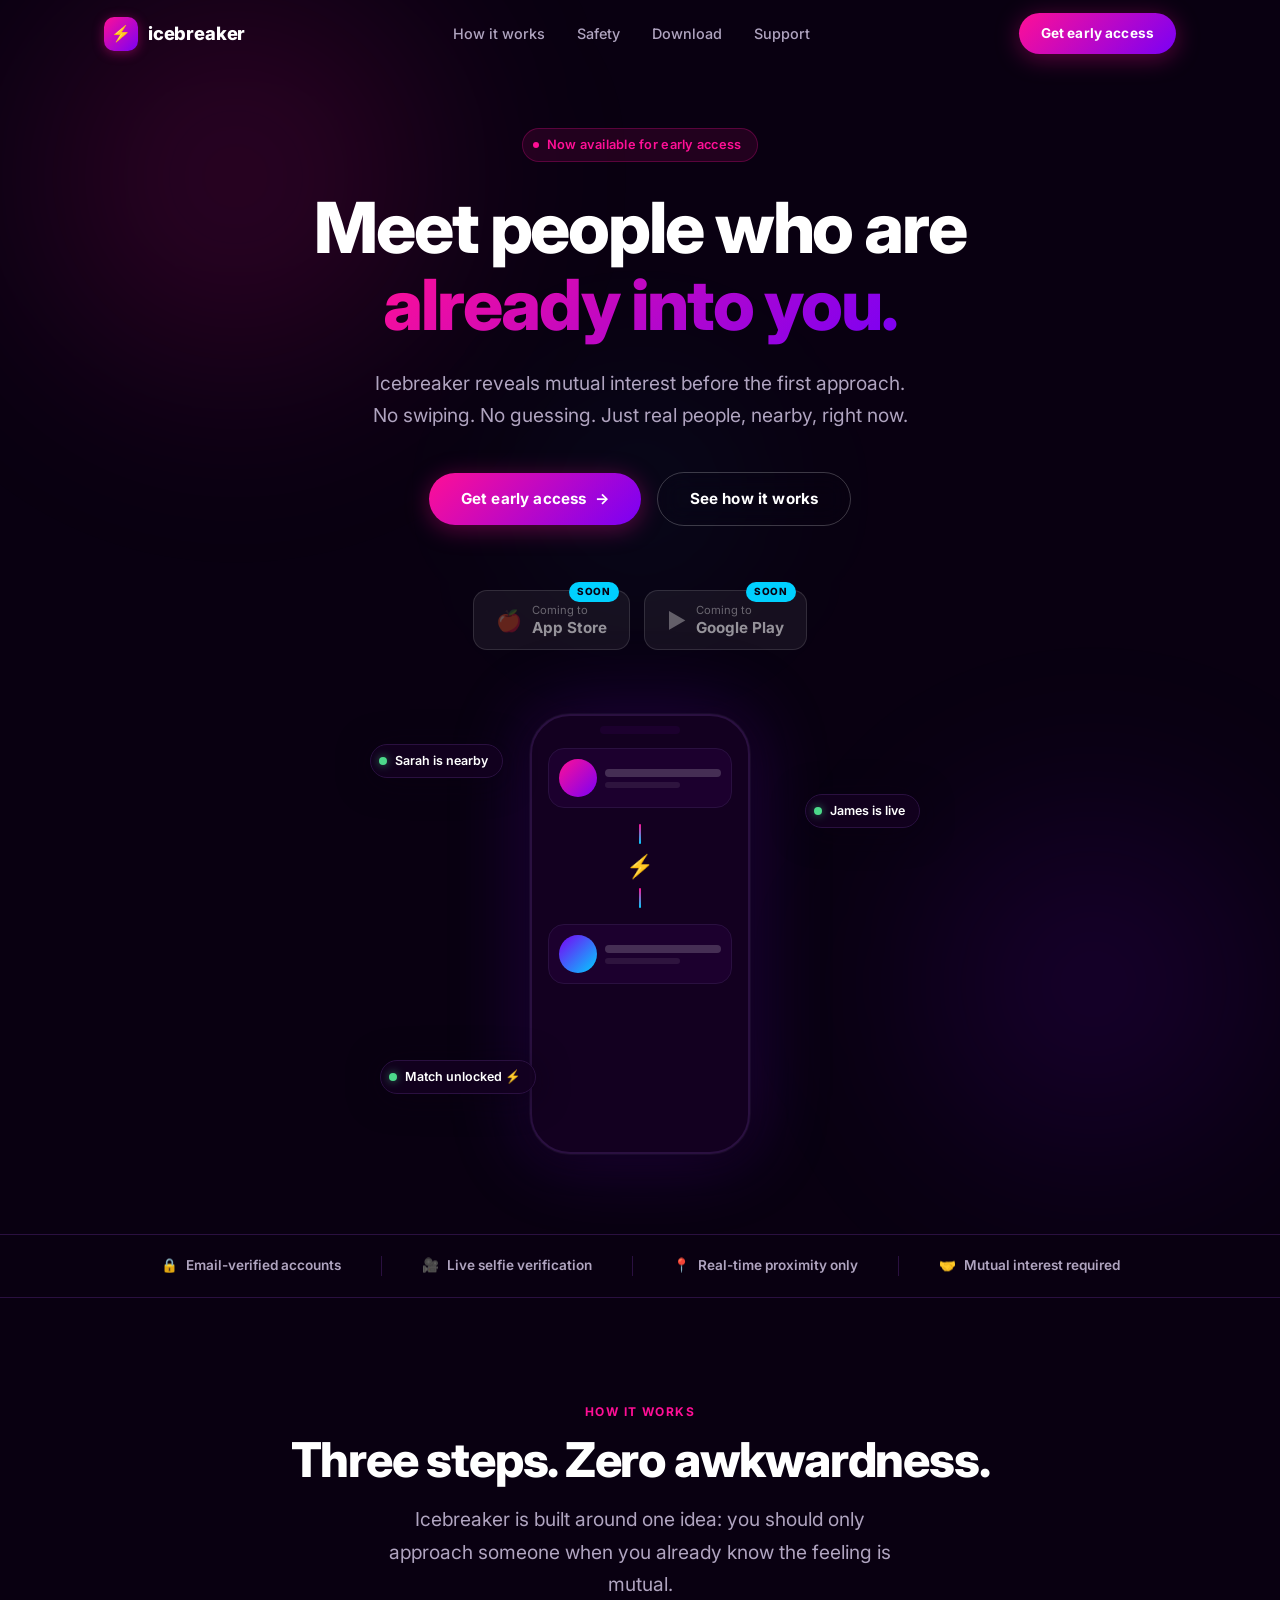
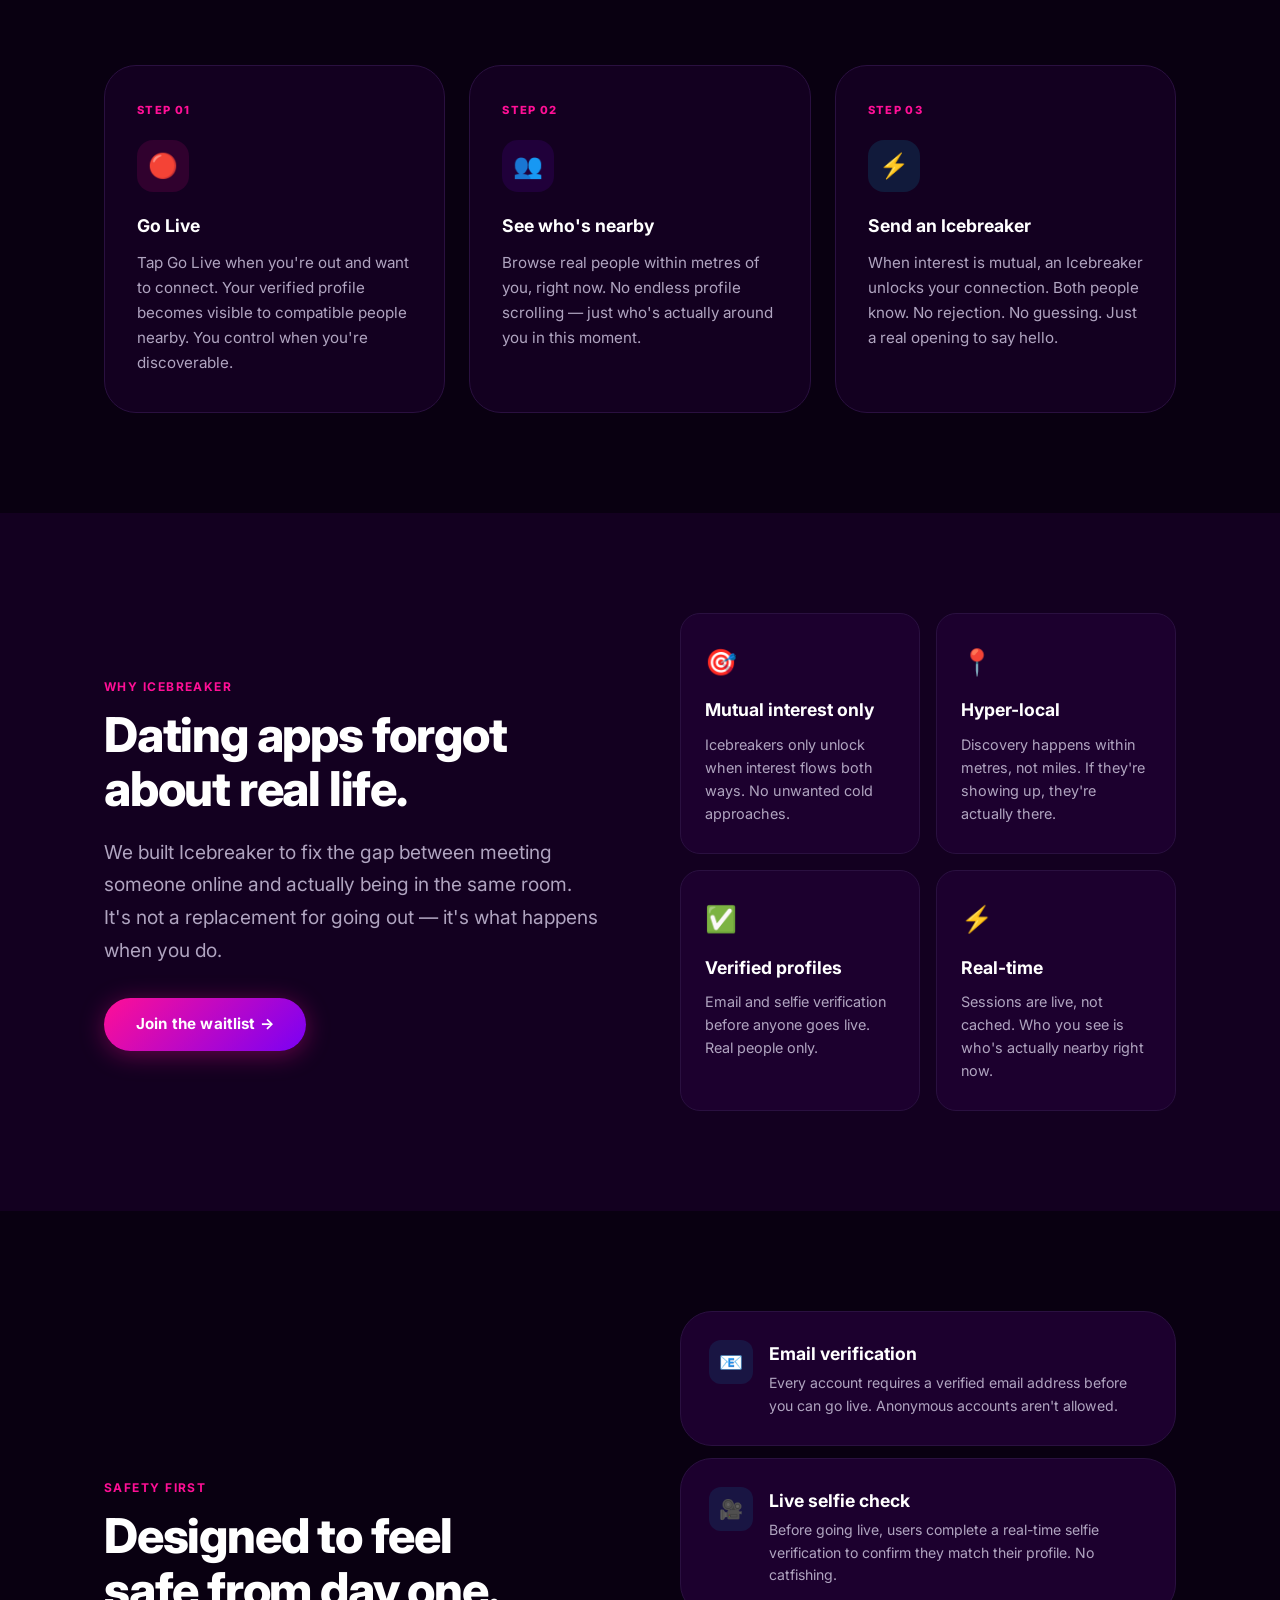
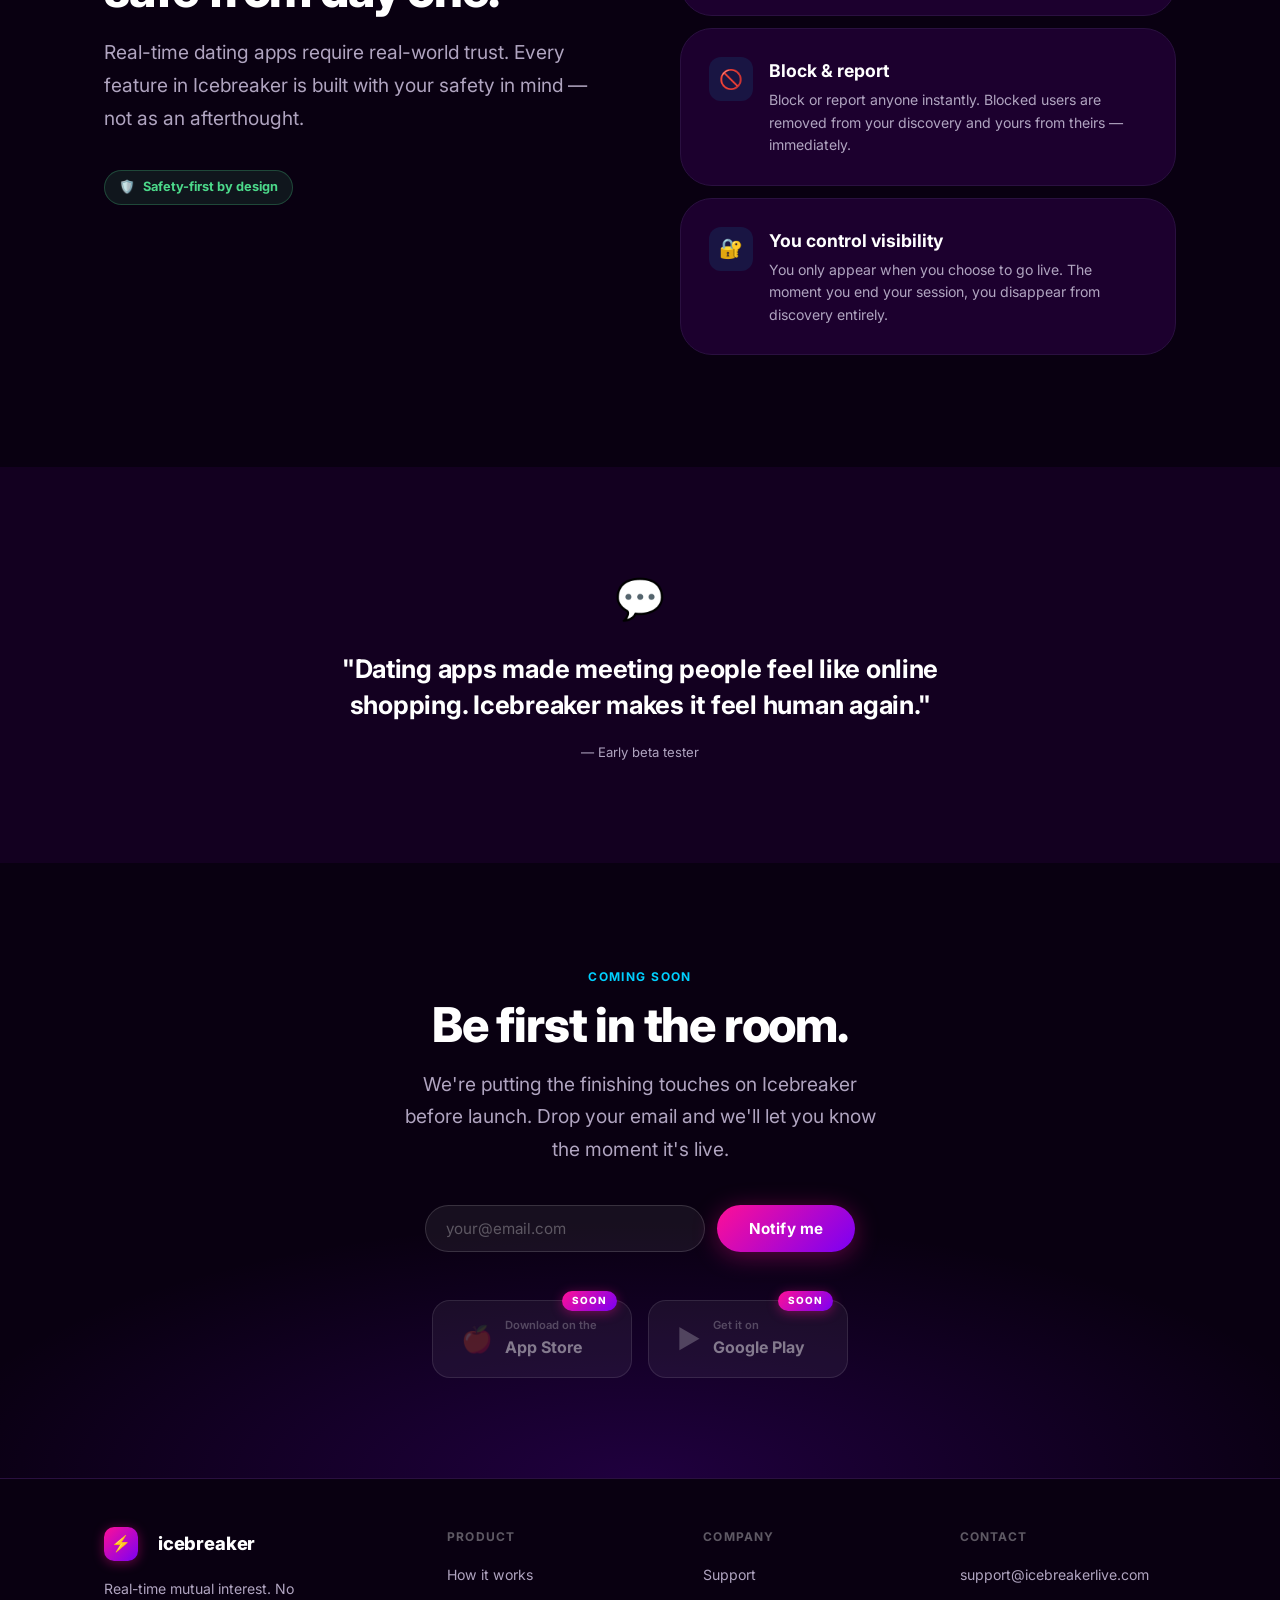
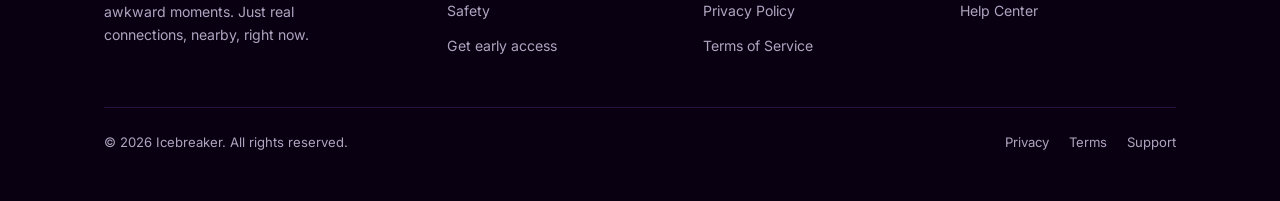
==== index.html @ 13da2100 "feat: initial Icebreaker website — landing, privacy, terms, support" ====
<!DOCTYPE html>
<html lang="en">
<head>
  <meta charset="UTF-8">
  <meta name="viewport" content="width=device-width, initial-scale=1.0">
  <meta name="description" content="Icebreaker shows you real-time mutual interest before the first approach. The dating app built around authentic connection — nearby, right now.">
  <meta property="og:title" content="Icebreaker — Meet people who are already into you">
  <meta property="og:description" content="Real-time mutual interest. No guessing. No awkward moments. Just real connections nearby.">
  <meta property="og:type" content="website">
  <meta property="og:url" content="https://icebreakerlive.com">
  <meta name="twitter:card" content="summary_large_image">
  <title>Icebreaker — Meet people who are already into you</title>
  <link rel="preconnect" href="https://fonts.googleapis.com">
  <link rel="preconnect" href="https://fonts.gstatic.com" crossorigin>
  <link href="https://fonts.googleapis.com/css2?family=Inter:wght@400;500;600;700;800;900&display=swap" rel="stylesheet">
  <link rel="stylesheet" href="css/styles.css">
  <link rel="icon" href="data:image/svg+xml,<svg xmlns='http://www.w3.org/2000/svg' viewBox='0 0 100 100'><text y='.9em' font-size='90'>⚡</text></svg>">
</head>
<body>

<!-- ── Mobile nav overlay ── -->
<nav class="mobile-nav" aria-label="Mobile navigation">
  <button class="mobile-nav__close" aria-label="Close menu">✕</button>
  <a href="#how-it-works">How it works</a>
  <a href="#safety">Safety</a>
  <a href="#download">Download</a>
  <a href="support.html">Support</a>
</nav>

<!-- ── Nav ── -->
<header class="nav">
  <div class="nav__inner">
    <a href="/" class="nav__logo" aria-label="Icebreaker home">
      <div class="nav__logo-icon">⚡</div>
      <span>icebreaker</span>
    </a>
    <nav class="nav__links" aria-label="Primary navigation">
      <a href="#how-it-works">How it works</a>
      <a href="#safety">Safety</a>
      <a href="#download">Download</a>
      <a href="support.html">Support</a>
    </nav>
    <div class="nav__cta">
      <a href="#download" class="btn btn-primary" style="padding:10px 22px;font-size:0.85rem;">Get early access</a>
      <button class="hamburger" aria-label="Open menu">
        <span></span><span></span><span></span>
      </button>
    </div>
  </div>
</header>

<!-- ══════════════════════════════════════════
     HERO
     ══════════════════════════════════════════ -->
<section class="hero">
  <div class="hero__glow hero__glow--pink"></div>
  <div class="hero__glow hero__glow--purple"></div>
  <div class="hero__glow hero__glow--cyan"></div>

  <div class="hero__content">
    <div class="hero__badge">
      <span class="hero__badge-dot"></span>
      Now available for early access
    </div>

    <h1 class="h1 hero__title">
      Meet people who are<br>
      <span class="gradient-text">already into you.</span>
    </h1>

    <p class="body-lg hero__sub text-muted">
      Icebreaker reveals mutual interest before the first approach.
      No swiping. No guessing. Just real people, nearby, right now.
    </p>

    <div class="hero__ctas">
      <a href="#download" class="btn btn-primary">Get early access &nbsp;→</a>
      <a href="#how-it-works" class="btn btn-outline">See how it works</a>
    </div>

    <!-- App store badges (coming soon) -->
    <div style="display:flex;justify-content:center;gap:14px;flex-wrap:wrap;margin-bottom:64px;">
      <div class="store-badge">
        <span class="store-badge__soon">SOON</span>
        <span class="store-badge__icon">🍎</span>
        <span class="store-badge__text">
          <small>Coming to</small>
          <strong>App Store</strong>
        </span>
      </div>
      <div class="store-badge">
        <span class="store-badge__soon">SOON</span>
        <span class="store-badge__icon">▶</span>
        <span class="store-badge__text">
          <small>Coming to</small>
          <strong>Google Play</strong>
        </span>
      </div>
    </div>

    <!-- Phone visual -->
    <div class="hero__visual">
      <div class="phone-frame">
        <div class="phone-screen">
          <div class="phone-user-card">
            <div class="phone-user-card__avatar" style="background:linear-gradient(135deg,#FF0F96,#7A00F5);"></div>
            <div class="phone-user-card__info">
              <div class="phone-user-card__name"></div>
              <div class="phone-user-card__sub"></div>
            </div>
          </div>
          <div class="phone-connect">
            <div class="phone-connect__line"></div>
            <div class="phone-connect__bolt">⚡</div>
            <div class="phone-connect__line"></div>
          </div>
          <div class="phone-user-card">
            <div class="phone-user-card__avatar" style="background:linear-gradient(135deg,#7A00F5,#00D0FF);"></div>
            <div class="phone-user-card__info">
              <div class="phone-user-card__name"></div>
              <div class="phone-user-card__sub"></div>
            </div>
          </div>
        </div>
      </div>
      <div class="user-chip user-chip--1">
        <span class="user-chip__dot"></span>
        <span>Sarah is nearby</span>
      </div>
      <div class="user-chip user-chip--2">
        <span class="user-chip__dot"></span>
        <span>James is live</span>
      </div>
      <div class="user-chip user-chip--3">
        <span class="user-chip__dot"></span>
        <span>Match unlocked ⚡</span>
      </div>
    </div>
  </div>
</section>

<!-- ══════════════════════════════════════════
     TRUST BAR
     ══════════════════════════════════════════ -->
<div style="border-top:1px solid var(--divider);border-bottom:1px solid var(--divider);padding:20px 0;overflow:hidden;">
  <div class="container">
    <div style="display:flex;justify-content:center;align-items:center;gap:40px;flex-wrap:wrap;">
      <div style="display:flex;align-items:center;gap:8px;color:var(--text-muted);font-size:0.85rem;font-weight:600;">
        <span>🔒</span> Email-verified accounts
      </div>
      <div style="width:1px;height:20px;background:var(--divider);"></div>
      <div style="display:flex;align-items:center;gap:8px;color:var(--text-muted);font-size:0.85rem;font-weight:600;">
        <span>🎥</span> Live selfie verification
      </div>
      <div style="width:1px;height:20px;background:var(--divider);"></div>
      <div style="display:flex;align-items:center;gap:8px;color:var(--text-muted);font-size:0.85rem;font-weight:600;">
        <span>📍</span> Real-time proximity only
      </div>
      <div style="width:1px;height:20px;background:var(--divider);"></div>
      <div style="display:flex;align-items:center;gap:8px;color:var(--text-muted);font-size:0.85rem;font-weight:600;">
        <span>🤝</span> Mutual interest required
      </div>
    </div>
  </div>
</div>

<!-- ══════════════════════════════════════════
     HOW IT WORKS
     ══════════════════════════════════════════ -->
<section class="section section--dark" id="how-it-works">
  <div class="container">
    <div class="section__header text-center" data-animate>
      <span class="label section__eyebrow">How it works</span>
      <h2 class="h2 section__title">Three steps. Zero awkwardness.</h2>
      <p class="body-lg text-muted section__sub" style="max-width:520px;margin:0 auto;">
        Icebreaker is built around one idea: you should only approach someone when you already know the feeling is mutual.
      </p>
    </div>

    <div class="steps">
      <div class="step-card" data-animate data-animate-delay="1">
        <div class="step-card__number">Step 01</div>
        <div class="step-card__icon step-card__icon--pink">🔴</div>
        <h3 class="h4 step-card__title">Go Live</h3>
        <p class="step-card__body">
          Tap Go Live when you're out and want to connect. Your verified profile becomes visible to compatible people nearby. You control when you're discoverable.
        </p>
      </div>

      <div class="step-card" data-animate data-animate-delay="2">
        <div class="step-card__number">Step 02</div>
        <div class="step-card__icon step-card__icon--purple">👥</div>
        <h3 class="h4 step-card__title">See who's nearby</h3>
        <p class="step-card__body">
          Browse real people within metres of you, right now. No endless profile scrolling — just who's actually around you in this moment.
        </p>
      </div>

      <div class="step-card" data-animate data-animate-delay="3">
        <div class="step-card__number">Step 03</div>
        <div class="step-card__icon step-card__icon--cyan">⚡</div>
        <h3 class="h4 step-card__title">Send an Icebreaker</h3>
        <p class="step-card__body">
          When interest is mutual, an Icebreaker unlocks your connection. Both people know. No rejection. No guessing. Just a real opening to say hello.
        </p>
      </div>
    </div>
  </div>
</section>

<!-- ══════════════════════════════════════════
     WHY ICEBREAKER / FEATURES
     ══════════════════════════════════════════ -->
<section class="section section--surface">
  <div class="container">
    <div style="display:grid;grid-template-columns:1fr 1fr;gap:80px;align-items:center;">

      <div data-animate>
        <span class="label section__eyebrow" style="display:inline-block;margin-bottom:12px;">Why Icebreaker</span>
        <h2 class="h2" style="margin-bottom:20px;">Dating apps forgot about real life.</h2>
        <p class="body-lg text-muted" style="margin-bottom:32px;">
          We built Icebreaker to fix the gap between meeting someone online and actually being in the same room. It's not a replacement for going out — it's what happens when you do.
        </p>
        <a href="#download" class="btn btn-primary">Join the waitlist →</a>
      </div>

      <div class="features" data-animate data-animate-delay="2">
        <div class="feature-card">
          <div class="feature-card__icon">🎯</div>
          <h4 class="h4 feature-card__title">Mutual interest only</h4>
          <p class="feature-card__body">Icebreakers only unlock when interest flows both ways. No unwanted cold approaches.</p>
        </div>
        <div class="feature-card">
          <div class="feature-card__icon">📍</div>
          <h4 class="h4 feature-card__title">Hyper-local</h4>
          <p class="feature-card__body">Discovery happens within metres, not miles. If they're showing up, they're actually there.</p>
        </div>
        <div class="feature-card">
          <div class="feature-card__icon">✅</div>
          <h4 class="h4 feature-card__title">Verified profiles</h4>
          <p class="feature-card__body">Email and selfie verification before anyone goes live. Real people only.</p>
        </div>
        <div class="feature-card">
          <div class="feature-card__icon">⚡</div>
          <h4 class="h4 feature-card__title">Real-time</h4>
          <p class="feature-card__body">Sessions are live, not cached. Who you see is who's actually nearby right now.</p>
        </div>
      </div>

    </div>
  </div>
</section>

<!-- ══════════════════════════════════════════
     SAFETY
     ══════════════════════════════════════════ -->
<section class="section section--dark" id="safety">
  <div class="container">
    <div class="safety-split">

      <div data-animate>
        <span class="label section__eyebrow" style="display:inline-block;margin-bottom:12px;">Safety first</span>
        <h2 class="h2" style="margin-bottom:20px;">Designed to feel<br>safe from day one.</h2>
        <p class="body-lg text-muted" style="margin-bottom:28px;">
          Real-time dating apps require real-world trust. Every feature in Icebreaker is built with your safety in mind — not as an afterthought.
        </p>
        <div class="safety-badge">
          <span>🛡️</span> Safety-first by design
        </div>
      </div>

      <div data-animate data-animate-delay="2">
        <div class="safety-card">
          <div class="safety-card__icon">📧</div>
          <div>
            <h4 class="h4 safety-card__title">Email verification</h4>
            <p class="safety-card__body">Every account requires a verified email address before you can go live. Anonymous accounts aren't allowed.</p>
          </div>
        </div>
        <div class="safety-card">
          <div class="safety-card__icon">🎥</div>
          <div>
            <h4 class="h4 safety-card__title">Live selfie check</h4>
            <p class="safety-card__body">Before going live, users complete a real-time selfie verification to confirm they match their profile. No catfishing.</p>
          </div>
        </div>
        <div class="safety-card">
          <div class="safety-card__icon">🚫</div>
          <div>
            <h4 class="h4 safety-card__title">Block &amp; report</h4>
            <p class="safety-card__body">Block or report anyone instantly. Blocked users are removed from your discovery and yours from theirs — immediately.</p>
          </div>
        </div>
        <div class="safety-card">
          <div class="safety-card__icon">🔐</div>
          <div>
            <h4 class="h4 safety-card__title">You control visibility</h4>
            <p class="safety-card__body">You only appear when you choose to go live. The moment you end your session, you disappear from discovery entirely.</p>
          </div>
        </div>
      </div>

    </div>
  </div>
</section>

<!-- ══════════════════════════════════════════
     SOCIAL PROOF / QUOTE
     ══════════════════════════════════════════ -->
<section class="section section--surface" style="text-align:center;">
  <div class="container container--narrow">
    <div data-animate>
      <div style="font-size:2.5rem;margin-bottom:20px;">💬</div>
      <blockquote style="font-size:clamp(1.15rem,2.5vw,1.6rem);font-weight:700;line-height:1.4;margin-bottom:20px;letter-spacing:-0.01em;">
        "Dating apps made meeting people feel like online shopping. Icebreaker makes it feel human again."
      </blockquote>
      <p class="caption text-muted">— Early beta tester</p>
    </div>
  </div>
</section>

<!-- ══════════════════════════════════════════
     DOWNLOAD / WAITLIST
     ══════════════════════════════════════════ -->
<section class="cta-section" id="download">
  <div class="cta-section__glow"></div>
  <div class="container cta-section__content">

    <div data-animate>
      <span class="label section__eyebrow" style="display:inline-block;margin-bottom:12px;color:var(--cyan);">Coming soon</span>
      <h2 class="h2" style="margin-bottom:16px;">Be first in the room.</h2>
      <p class="body-lg text-muted" style="max-width:480px;margin:0 auto 40px;">
        We're putting the finishing touches on Icebreaker before launch. Drop your email and we'll let you know the moment it's live.
      </p>

      <form class="notify-form" aria-label="Waitlist signup">
        <input
          type="email"
          class="notify-input"
          placeholder="your@email.com"
          aria-label="Email address"
          required
        >
        <button type="submit" class="btn btn-primary">Notify me</button>
      </form>

      <div class="store-badges" style="margin-top:48px;">
        <div class="store-badge-lg">
          <span class="store-badge-lg__soon">SOON</span>
          <span class="store-badge-lg__icon">🍎</span>
          <span class="store-badge-lg__label">
            <small>Download on the</small>
            <strong>App Store</strong>
          </span>
        </div>
        <div class="store-badge-lg">
          <span class="store-badge-lg__soon">SOON</span>
          <span class="store-badge-lg__icon">▶</span>
          <span class="store-badge-lg__label">
            <small>Get it on</small>
            <strong>Google Play</strong>
          </span>
        </div>
      </div>
    </div>

  </div>
</section>

<!-- ══════════════════════════════════════════
     FOOTER
     ══════════════════════════════════════════ -->
<footer class="footer">
  <div class="container">
    <div class="footer__inner">
      <div class="footer__brand">
        <a href="/" class="nav__logo" style="display:inline-flex;margin-bottom:4px;">
          <div class="nav__logo-icon">⚡</div>
          <span style="margin-left:10px;">icebreaker</span>
        </a>
        <p>Real-time mutual interest. No awkward moments. Just real connections, nearby, right now.</p>
      </div>

      <div>
        <p class="footer__col-title">Product</p>
        <ul class="footer__links">
          <li><a href="#how-it-works">How it works</a></li>
          <li><a href="#safety">Safety</a></li>
          <li><a href="#download">Get early access</a></li>
        </ul>
      </div>

      <div>
        <p class="footer__col-title">Company</p>
        <ul class="footer__links">
          <li><a href="support.html">Support</a></li>
          <li><a href="privacy.html">Privacy Policy</a></li>
          <li><a href="terms.html">Terms of Service</a></li>
        </ul>
      </div>

      <div>
        <p class="footer__col-title">Contact</p>
        <ul class="footer__links">
          <!-- PLACEHOLDER: replace with your real support email -->
          <li><a href="mailto:support@icebreakerlive.com">support@icebreakerlive.com</a></li>
          <li><a href="support.html">Help Center</a></li>
        </ul>
      </div>
    </div>

    <div class="footer__bottom">
      <p class="footer__copy">© 2026 Icebreaker. All rights reserved.</p>
      <div class="footer__legal">
        <a href="privacy.html">Privacy</a>
        <a href="terms.html">Terms</a>
        <a href="support.html">Support</a>
      </div>
    </div>
  </div>
</footer>

<script src="js/main.js" defer></script>
</body>
</html>
---- css/styles.css ----
/* ═══════════════════════════════════════════════════════════════════════
   Icebreaker – Design System
   Brand: #FF0F96 (pink) → #7A00F5 (purple), #00D0FF (cyan)
   ═══════════════════════════════════════════════════════════════════════ */

/* ── Tokens ── */
:root {
  --pink:       #FF0F96;
  --purple:     #7A00F5;
  --cyan:       #00D0FF;
  --bg-dark:    #090011;
  --bg-surface: #130020;
  --bg-card:    #1C002E;
  --divider:    #2A1040;
  --text-muted: #B0A4C0;

  --gradient: linear-gradient(135deg, var(--pink), var(--purple));
  --gradient-h: linear-gradient(135deg, var(--purple), var(--pink));

  --radius-sm: 12px;
  --radius-md: 20px;
  --radius-lg: 32px;
  --radius-xl: 48px;

  --shadow-glow-pink:   0 0 60px rgba(255,15,150,0.25);
  --shadow-glow-purple: 0 0 60px rgba(122,0,245,0.25);
  --shadow-card:        0 4px 32px rgba(9,0,17,0.5);
  --shadow-card-hover:  0 12px 48px rgba(255,15,150,0.18);

  --font: 'Inter', -apple-system, BlinkMacSystemFont, 'Segoe UI', sans-serif;
  --font-display: 'Inter', sans-serif;

  --nav-h: 68px;
  --section-pad: 100px;
}

/* ── Reset ── */
*, *::before, *::after { box-sizing: border-box; margin: 0; padding: 0; }
html { scroll-behavior: smooth; -webkit-text-size-adjust: 100%; }
body {
  font-family: var(--font);
  background: var(--bg-dark);
  color: #fff;
  line-height: 1.6;
  overflow-x: hidden;
}
img, svg { display: block; max-width: 100%; }
a { color: inherit; text-decoration: none; }
button { font-family: inherit; cursor: pointer; border: none; outline: none; }
ul { list-style: none; }

/* ── Typography scale ── */
.h1 { font-size: clamp(2.4rem, 6vw, 4.4rem); font-weight: 800; line-height: 1.08; letter-spacing: -0.03em; }
.h2 { font-size: clamp(1.8rem, 4vw, 3rem);   font-weight: 800; line-height: 1.12; letter-spacing: -0.025em; }
.h3 { font-size: clamp(1.2rem, 2.5vw, 1.6rem); font-weight: 700; line-height: 1.3; }
.h4 { font-size: 1.1rem; font-weight: 700; }
.body-lg { font-size: clamp(1rem, 1.8vw, 1.2rem); line-height: 1.7; }
.body    { font-size: 1rem;  line-height: 1.65; }
.caption { font-size: 0.82rem; line-height: 1.5; }
.label   { font-size: 0.75rem; font-weight: 700; letter-spacing: 0.12em; text-transform: uppercase; }

/* ── Gradient text ── */
.gradient-text {
  background: var(--gradient);
  -webkit-background-clip: text;
  -webkit-text-fill-color: transparent;
  background-clip: text;
}

/* ── Utility ── */
.text-muted  { color: var(--text-muted); }
.text-center { text-align: center; }
.sr-only { position: absolute; width: 1px; height: 1px; overflow: hidden; clip: rect(0,0,0,0); }

/* ── Layout container ── */
.container {
  width: 100%;
  max-width: 1120px;
  margin: 0 auto;
  padding: 0 24px;
}
.container--narrow { max-width: 760px; }
.container--wide   { max-width: 1280px; }

/* ── Buttons ── */
.btn {
  display: inline-flex;
  align-items: center;
  justify-content: center;
  gap: 8px;
  padding: 14px 32px;
  border-radius: 100px;
  font-weight: 700;
  font-size: 0.95rem;
  letter-spacing: 0.01em;
  transition: transform 0.18s ease, box-shadow 0.18s ease, opacity 0.18s ease;
  cursor: pointer;
}
.btn:hover  { transform: translateY(-2px); }
.btn:active { transform: translateY(0); }

.btn-primary {
  background: var(--gradient);
  color: #fff;
  box-shadow: 0 4px 24px rgba(255,15,150,0.35);
}
.btn-primary:hover { box-shadow: 0 8px 36px rgba(255,15,150,0.55); }

.btn-outline {
  background: transparent;
  color: #fff;
  border: 1.5px solid rgba(255,255,255,0.22);
  backdrop-filter: blur(12px);
}
.btn-outline:hover {
  border-color: var(--pink);
  box-shadow: 0 0 20px rgba(255,15,150,0.2);
}

.btn-cyan {
  background: var(--cyan);
  color: var(--bg-dark);
  font-weight: 800;
  box-shadow: 0 4px 24px rgba(0,208,255,0.3);
}
.btn-cyan:hover { box-shadow: 0 8px 36px rgba(0,208,255,0.5); }

/* ── Divider ── */
.divider {
  width: 100%;
  height: 1px;
  background: var(--divider);
}

/* ═══════════════════════════════════════════
   NAV
   ═══════════════════════════════════════════ */
.nav {
  position: fixed;
  top: 0; left: 0; right: 0;
  z-index: 100;
  height: var(--nav-h);
  display: flex;
  align-items: center;
  transition: background 0.3s ease, backdrop-filter 0.3s ease, border-color 0.3s ease;
  border-bottom: 1px solid transparent;
}
.nav.scrolled {
  background: rgba(9,0,17,0.88);
  backdrop-filter: blur(20px);
  -webkit-backdrop-filter: blur(20px);
  border-color: var(--divider);
}
.nav__inner {
  display: flex;
  align-items: center;
  justify-content: space-between;
  width: 100%;
  max-width: 1120px;
  margin: 0 auto;
  padding: 0 24px;
}
.nav__logo {
  display: flex;
  align-items: center;
  gap: 10px;
  font-weight: 800;
  font-size: 1.15rem;
  letter-spacing: -0.01em;
}
.nav__logo-icon {
  width: 34px;
  height: 34px;
  background: var(--gradient);
  border-radius: 10px;
  display: flex;
  align-items: center;
  justify-content: center;
  font-size: 1rem;
  box-shadow: 0 2px 12px rgba(255,15,150,0.4);
}
.nav__links {
  display: flex;
  align-items: center;
  gap: 32px;
}
.nav__links a {
  font-size: 0.9rem;
  font-weight: 500;
  color: var(--text-muted);
  transition: color 0.15s;
}
.nav__links a:hover { color: #fff; }
.nav__cta {
  display: flex;
  align-items: center;
  gap: 12px;
}
.hamburger {
  display: none;
  flex-direction: column;
  gap: 5px;
  background: none;
  padding: 4px;
}
.hamburger span {
  display: block;
  width: 22px;
  height: 2px;
  background: #fff;
  border-radius: 2px;
  transition: transform 0.2s, opacity 0.2s;
}

/* ═══════════════════════════════════════════
   HERO
   ═══════════════════════════════════════════ */
.hero {
  min-height: 100vh;
  display: flex;
  flex-direction: column;
  align-items: center;
  justify-content: center;
  text-align: center;
  padding: calc(var(--nav-h) + 60px) 24px 80px;
  position: relative;
  overflow: hidden;
}

/* Ambient glow blobs */
.hero__glow {
  position: absolute;
  border-radius: 50%;
  filter: blur(80px);
  pointer-events: none;
}
.hero__glow--pink {
  width: 600px; height: 600px;
  top: -10%; left: -5%;
  background: radial-gradient(circle, rgba(255,15,150,0.18) 0%, transparent 70%);
  animation: drift 8s ease-in-out infinite alternate;
}
.hero__glow--purple {
  width: 500px; height: 500px;
  bottom: 0; right: -5%;
  background: radial-gradient(circle, rgba(122,0,245,0.16) 0%, transparent 70%);
  animation: drift 10s ease-in-out infinite alternate-reverse;
}
.hero__glow--cyan {
  width: 300px; height: 300px;
  top: 40%; left: 50%;
  transform: translate(-50%, -50%);
  background: radial-gradient(circle, rgba(0,208,255,0.08) 0%, transparent 70%);
  animation: pulse-glow 4s ease-in-out infinite;
}

@keyframes drift {
  from { transform: translate(0, 0) scale(1); }
  to   { transform: translate(40px, -30px) scale(1.1); }
}
@keyframes pulse-glow {
  0%, 100% { opacity: 0.6; transform: translate(-50%,-50%) scale(1); }
  50%       { opacity: 1;   transform: translate(-50%,-50%) scale(1.2); }
}

.hero__content {
  position: relative;
  z-index: 1;
  max-width: 780px;
}
.hero__badge {
  display: inline-flex;
  align-items: center;
  gap: 8px;
  padding: 6px 16px 6px 10px;
  background: rgba(255,15,150,0.1);
  border: 1px solid rgba(255,15,150,0.25);
  border-radius: 100px;
  font-size: 0.8rem;
  font-weight: 600;
  color: var(--pink);
  margin-bottom: 28px;
  letter-spacing: 0.02em;
}
.hero__badge-dot {
  width: 6px; height: 6px;
  background: var(--pink);
  border-radius: 50%;
  animation: blink 1.6s ease-in-out infinite;
}
@keyframes blink {
  0%, 100% { opacity: 1; }
  50%       { opacity: 0.2; }
}

.hero__title {
  margin-bottom: 24px;
}
.hero__sub {
  color: var(--text-muted);
  max-width: 540px;
  margin: 0 auto 40px;
}
.hero__ctas {
  display: flex;
  align-items: center;
  justify-content: center;
  gap: 16px;
  flex-wrap: wrap;
  margin-bottom: 64px;
}

/* App store badges (coming soon state) */
.store-badge {
  display: inline-flex;
  align-items: center;
  gap: 10px;
  padding: 12px 22px;
  background: rgba(255,255,255,0.06);
  border: 1.5px solid rgba(255,255,255,0.12);
  border-radius: 14px;
  font-weight: 600;
  font-size: 0.88rem;
  color: rgba(255,255,255,0.55);
  cursor: default;
  position: relative;
  transition: border-color 0.2s;
}
.store-badge__soon {
  position: absolute;
  top: -9px;
  right: 10px;
  background: var(--cyan);
  color: var(--bg-dark);
  font-size: 0.62rem;
  font-weight: 800;
  letter-spacing: 0.08em;
  padding: 2px 8px;
  border-radius: 100px;
}
.store-badge__icon { font-size: 1.3rem; opacity: 0.6; }
.store-badge__text { text-align: left; line-height: 1.3; }
.store-badge__text small { display: block; font-size: 0.7rem; font-weight: 400; opacity: 0.65; }
.store-badge__text strong { font-size: 0.95rem; }

/* Phone mockup visual */
.hero__visual {
  position: relative;
  width: 100%;
  max-width: 480px;
  margin: 0 auto;
}
.phone-frame {
  width: 220px;
  height: 440px;
  background: var(--bg-surface);
  border-radius: 40px;
  border: 2px solid var(--divider);
  margin: 0 auto;
  position: relative;
  box-shadow: 0 0 0 1px rgba(255,255,255,0.04), var(--shadow-card), 0 0 80px rgba(122,0,245,0.25);
  overflow: hidden;
}
.phone-frame::before {
  content: '';
  position: absolute;
  top: 10px; left: 50%;
  transform: translateX(-50%);
  width: 80px; height: 8px;
  background: var(--bg-card);
  border-radius: 4px;
}
.phone-screen {
  position: absolute;
  inset: 20px 8px 8px;
  display: flex;
  flex-direction: column;
  align-items: center;
  padding: 12px 8px;
  gap: 8px;
}
.phone-user-card {
  width: 100%;
  background: var(--bg-card);
  border-radius: 16px;
  border: 1px solid var(--divider);
  padding: 10px;
  display: flex;
  align-items: center;
  gap: 8px;
  animation: card-float 3.5s ease-in-out infinite;
}
.phone-user-card:nth-child(2) { animation-delay: -1.75s; }
.phone-user-card__avatar {
  width: 38px; height: 38px;
  border-radius: 50%;
  flex-shrink: 0;
}
.phone-user-card__info { flex: 1; }
.phone-user-card__name {
  height: 8px;
  border-radius: 4px;
  margin-bottom: 5px;
  background: rgba(255,255,255,0.18);
}
.phone-user-card__sub {
  height: 6px;
  border-radius: 3px;
  background: rgba(255,255,255,0.08);
  width: 65%;
}
.phone-connect {
  display: flex;
  flex-direction: column;
  align-items: center;
  gap: 4px;
  padding: 8px 0;
}
.phone-connect__bolt {
  font-size: 1.4rem;
  animation: bolt-pulse 1.8s ease-in-out infinite;
}
.phone-connect__line {
  width: 2px;
  height: 20px;
  border-radius: 1px;
  background: linear-gradient(to bottom, var(--pink), var(--cyan));
  animation: bolt-pulse 1.8s ease-in-out infinite;
}

@keyframes card-float {
  0%, 100% { transform: translateY(0); }
  50%       { transform: translateY(-5px); }
}
@keyframes bolt-pulse {
  0%, 100% { opacity: 1;   transform: scale(1); }
  50%       { opacity: 0.4; transform: scale(0.85); }
}

/* Floating user chips around the phone */
.user-chip {
  position: absolute;
  display: flex;
  align-items: center;
  gap: 8px;
  background: rgba(19,0,32,0.85);
  border: 1px solid var(--divider);
  border-radius: 100px;
  padding: 6px 14px 6px 8px;
  backdrop-filter: blur(12px);
  font-size: 0.78rem;
  font-weight: 600;
  white-space: nowrap;
  box-shadow: var(--shadow-card);
}
.user-chip__dot {
  width: 8px; height: 8px;
  border-radius: 50%;
  background: #4CD98A;
  box-shadow: 0 0 8px rgba(76,217,138,0.6);
  animation: blink 2s ease-in-out infinite;
}
.user-chip--1 { top: 30px; left: -30px; animation: chip-float 4s ease-in-out infinite; }
.user-chip--2 { top: 80px; right: -40px; animation: chip-float 4s ease-in-out infinite 1.3s; }
.user-chip--3 { bottom: 60px; left: -20px; animation: chip-float 4s ease-in-out infinite 2.6s; }

@keyframes chip-float {
  0%, 100% { transform: translateY(0); }
  50%       { transform: translateY(-8px); }
}

/* ═══════════════════════════════════════════
   SECTION COMMON
   ═══════════════════════════════════════════ */
.section {
  padding: var(--section-pad) 0;
}
.section--dark { background: var(--bg-dark); }
.section--surface { background: var(--bg-surface); }
.section--card { background: var(--bg-card); }

.section__header {
  margin-bottom: 64px;
}
.section__eyebrow {
  display: inline-block;
  margin-bottom: 12px;
  color: var(--pink);
}
.section__title { margin-bottom: 16px; }
.section__sub { color: var(--text-muted); }

/* ═══════════════════════════════════════════
   HOW IT WORKS
   ═══════════════════════════════════════════ */
.steps {
  display: grid;
  grid-template-columns: repeat(auto-fit, minmax(260px, 1fr));
  gap: 24px;
  counter-reset: steps;
}
.step-card {
  background: var(--bg-surface);
  border: 1px solid var(--divider);
  border-radius: var(--radius-lg);
  padding: 36px 32px;
  position: relative;
  transition: border-color 0.25s ease, transform 0.25s ease, box-shadow 0.25s ease;
  overflow: hidden;
}
.step-card::before {
  content: '';
  position: absolute;
  inset: 0;
  background: var(--gradient);
  opacity: 0;
  transition: opacity 0.25s ease;
  border-radius: inherit;
}
.step-card:hover {
  border-color: rgba(255,15,150,0.35);
  transform: translateY(-6px);
  box-shadow: var(--shadow-card-hover);
}
.step-card:hover::before { opacity: 0.04; }

.step-card__number {
  font-size: 0.7rem;
  font-weight: 800;
  letter-spacing: 0.12em;
  color: var(--pink);
  margin-bottom: 20px;
  text-transform: uppercase;
}
.step-card__icon {
  width: 52px; height: 52px;
  border-radius: 16px;
  display: flex;
  align-items: center;
  justify-content: center;
  font-size: 1.5rem;
  margin-bottom: 20px;
  position: relative;
  z-index: 1;
}
.step-card__icon--pink   { background: rgba(255,15,150,0.12); }
.step-card__icon--purple { background: rgba(122,0,245,0.12); }
.step-card__icon--cyan   { background: rgba(0,208,255,0.12); }

.step-card__title {
  margin-bottom: 10px;
  position: relative;
  z-index: 1;
}
.step-card__body {
  color: var(--text-muted);
  font-size: 0.95rem;
  line-height: 1.65;
  position: relative;
  z-index: 1;
}

/* ═══════════════════════════════════════════
   FEATURES / BENEFITS
   ═══════════════════════════════════════════ */
.features {
  display: grid;
  grid-template-columns: 1fr 1fr;
  gap: 16px;
}
.feature-card {
  background: var(--bg-card);
  border: 1px solid var(--divider);
  border-radius: var(--radius-md);
  padding: 28px 24px;
  transition: border-color 0.25s, transform 0.25s, box-shadow 0.25s;
}
.feature-card:hover {
  border-color: rgba(122,0,245,0.35);
  transform: translateY(-4px);
  box-shadow: 0 8px 32px rgba(122,0,245,0.14);
}
.feature-card__icon {
  font-size: 1.6rem;
  margin-bottom: 14px;
}
.feature-card__title { margin-bottom: 8px; }
.feature-card__body { color: var(--text-muted); font-size: 0.9rem; line-height: 1.6; }

/* ═══════════════════════════════════════════
   SAFETY SECTION
   ═══════════════════════════════════════════ */
.safety-split {
  display: grid;
  grid-template-columns: 1fr 1fr;
  gap: 80px;
  align-items: center;
}
.safety-visual {
  position: relative;
}
.safety-card {
  background: var(--bg-card);
  border: 1px solid var(--divider);
  border-radius: var(--radius-lg);
  padding: 28px;
  display: flex;
  align-items: flex-start;
  gap: 16px;
  transition: border-color 0.2s, transform 0.2s;
  margin-bottom: 12px;
}
.safety-card:hover {
  border-color: rgba(0,208,255,0.3);
  transform: translateX(6px);
}
.safety-card__icon {
  width: 44px; height: 44px;
  border-radius: 12px;
  background: rgba(0,208,255,0.1);
  display: flex;
  align-items: center;
  justify-content: center;
  font-size: 1.2rem;
  flex-shrink: 0;
}
.safety-card__title { margin-bottom: 4px; }
.safety-card__body { color: var(--text-muted); font-size: 0.88rem; line-height: 1.6; }
.safety-badge {
  display: inline-flex;
  align-items: center;
  gap: 8px;
  background: rgba(76,217,138,0.1);
  border: 1px solid rgba(76,217,138,0.25);
  border-radius: 100px;
  padding: 6px 14px;
  font-size: 0.8rem;
  font-weight: 700;
  color: #4CD98A;
  margin-top: 8px;
}

/* ═══════════════════════════════════════════
   DOWNLOAD / CTA SECTION
   ═══════════════════════════════════════════ */
.cta-section {
  padding: var(--section-pad) 0;
  text-align: center;
  position: relative;
  overflow: hidden;
}
.cta-section__glow {
  position: absolute;
  inset: 0;
  background: radial-gradient(ellipse 80% 60% at 50% 100%, rgba(122,0,245,0.2) 0%, transparent 70%);
  pointer-events: none;
}
.cta-section__content { position: relative; z-index: 1; }
.store-badges {
  display: flex;
  justify-content: center;
  gap: 16px;
  flex-wrap: wrap;
  margin-top: 40px;
}
.store-badge-lg {
  display: inline-flex;
  align-items: center;
  gap: 12px;
  padding: 16px 28px;
  background: rgba(255,255,255,0.05);
  border: 1.5px solid rgba(255,255,255,0.1);
  border-radius: 18px;
  font-weight: 600;
  color: rgba(255,255,255,0.45);
  cursor: default;
  position: relative;
  transition: border-color 0.2s;
  min-width: 200px;
}
.store-badge-lg__soon {
  position: absolute;
  top: -10px; right: 14px;
  background: var(--gradient);
  color: #fff;
  font-size: 0.62rem;
  font-weight: 800;
  letter-spacing: 0.1em;
  padding: 2px 10px;
  border-radius: 100px;
  box-shadow: 0 2px 12px rgba(255,15,150,0.4);
}
.store-badge-lg__icon { font-size: 1.6rem; opacity: 0.5; }
.store-badge-lg__label { text-align: left; }
.store-badge-lg__label small { display: block; font-size: 0.7rem; opacity: 0.55; }
.store-badge-lg__label strong { font-size: 1rem; }
.notify-form {
  display: flex;
  align-items: center;
  justify-content: center;
  gap: 12px;
  margin-top: 32px;
  flex-wrap: wrap;
}
.notify-input {
  padding: 13px 20px;
  background: rgba(255,255,255,0.06);
  border: 1.5px solid rgba(255,255,255,0.14);
  border-radius: 100px;
  color: #fff;
  font-family: var(--font);
  font-size: 0.95rem;
  width: 280px;
  outline: none;
  transition: border-color 0.2s;
}
.notify-input::placeholder { color: rgba(255,255,255,0.3); }
.notify-input:focus { border-color: var(--pink); }

/* ═══════════════════════════════════════════
   FOOTER
   ═══════════════════════════════════════════ */
.footer {
  border-top: 1px solid var(--divider);
  padding: 48px 0;
}
.footer__inner {
  display: grid;
  grid-template-columns: 1.4fr 1fr 1fr 1fr;
  gap: 40px;
  margin-bottom: 48px;
}
.footer__brand p { color: var(--text-muted); font-size: 0.88rem; margin-top: 12px; line-height: 1.65; max-width: 240px; }
.footer__col-title {
  font-size: 0.75rem;
  font-weight: 700;
  letter-spacing: 0.1em;
  text-transform: uppercase;
  color: rgba(255,255,255,0.35);
  margin-bottom: 16px;
}
.footer__links { display: flex; flex-direction: column; gap: 10px; }
.footer__links a { color: var(--text-muted); font-size: 0.88rem; transition: color 0.15s; }
.footer__links a:hover { color: #fff; }
.footer__bottom {
  display: flex;
  align-items: center;
  justify-content: space-between;
  padding-top: 24px;
  border-top: 1px solid var(--divider);
  flex-wrap: wrap;
  gap: 12px;
}
.footer__copy { font-size: 0.82rem; color: var(--text-muted); }
.footer__legal { display: flex; gap: 20px; }
.footer__legal a { font-size: 0.82rem; color: var(--text-muted); transition: color 0.15s; }
.footer__legal a:hover { color: #fff; }

/* ═══════════════════════════════════════════
   LEGAL PAGES
   ═══════════════════════════════════════════ */
.legal-hero {
  padding: calc(var(--nav-h) + 60px) 0 60px;
  border-bottom: 1px solid var(--divider);
}
.legal-hero__eyebrow {
  color: var(--pink);
  margin-bottom: 12px;
}
.legal-body {
  padding: 64px 0 100px;
}
.legal-content {
  color: var(--text-muted);
  font-size: 0.97rem;
  line-height: 1.75;
}
.legal-content h2 {
  font-size: 1.25rem;
  font-weight: 700;
  color: #fff;
  margin: 40px 0 12px;
}
.legal-content h2:first-child { margin-top: 0; }
.legal-content h3 {
  font-size: 1rem;
  font-weight: 700;
  color: rgba(255,255,255,0.75);
  margin: 24px 0 8px;
}
.legal-content p { margin-bottom: 14px; }
.legal-content ul {
  list-style: disc;
  margin: 0 0 14px 20px;
}
.legal-content ul li { margin-bottom: 6px; }
.legal-content a { color: var(--pink); transition: opacity 0.15s; }
.legal-content a:hover { opacity: 0.75; }
.legal-updated {
  font-size: 0.82rem;
  color: var(--text-muted);
  margin-top: 8px;
}

/* ═══════════════════════════════════════════
   SUPPORT PAGE
   ═══════════════════════════════════════════ */
.support-grid {
  display: grid;
  grid-template-columns: repeat(auto-fit, minmax(280px, 1fr));
  gap: 20px;
  margin-bottom: 64px;
}
.support-card {
  background: var(--bg-surface);
  border: 1px solid var(--divider);
  border-radius: var(--radius-lg);
  padding: 32px 28px;
  transition: border-color 0.2s, transform 0.2s;
}
.support-card:hover {
  border-color: rgba(255,15,150,0.3);
  transform: translateY(-4px);
}
.support-card__icon { font-size: 1.8rem; margin-bottom: 16px; }
.support-card__title { margin-bottom: 8px; }
.support-card__body { color: var(--text-muted); font-size: 0.9rem; line-height: 1.65; margin-bottom: 20px; }

.faq { border-top: 1px solid var(--divider); }
.faq-item {
  border-bottom: 1px solid var(--divider);
}
.faq-btn {
  width: 100%;
  display: flex;
  align-items: center;
  justify-content: space-between;
  padding: 24px 0;
  background: none;
  color: #fff;
  font-size: 1rem;
  font-weight: 600;
  text-align: left;
  gap: 16px;
  transition: color 0.15s;
}
.faq-btn:hover { color: var(--pink); }
.faq-chevron {
  width: 20px; height: 20px;
  flex-shrink: 0;
  transition: transform 0.25s ease;
  color: var(--text-muted);
}
.faq-item.open .faq-chevron { transform: rotate(180deg); }
.faq-answer {
  max-height: 0;
  overflow: hidden;
  transition: max-height 0.3s ease, padding 0.3s ease;
}
.faq-item.open .faq-answer { max-height: 400px; }
.faq-answer-inner {
  padding-bottom: 24px;
  color: var(--text-muted);
  font-size: 0.95rem;
  line-height: 1.7;
}

/* ═══════════════════════════════════════════
   SCROLL ANIMATIONS
   ═══════════════════════════════════════════ */
[data-animate] {
  opacity: 0;
  transform: translateY(28px);
  transition: opacity 0.6s ease, transform 0.6s ease;
}
[data-animate].animated {
  opacity: 1;
  transform: translateY(0);
}
[data-animate-delay="1"] { transition-delay: 0.1s; }
[data-animate-delay="2"] { transition-delay: 0.2s; }
[data-animate-delay="3"] { transition-delay: 0.3s; }
[data-animate-delay="4"] { transition-delay: 0.4s; }
[data-animate-delay="5"] { transition-delay: 0.5s; }

/* ═══════════════════════════════════════════
   MOBILE NAV DRAWER
   ═══════════════════════════════════════════ */
.mobile-nav {
  display: none;
  position: fixed;
  inset: 0;
  z-index: 200;
  background: rgba(9,0,17,0.97);
  backdrop-filter: blur(20px);
  flex-direction: column;
  align-items: center;
  justify-content: center;
  gap: 32px;
}
.mobile-nav.open { display: flex; }
.mobile-nav a {
  font-size: 1.5rem;
  font-weight: 700;
  color: rgba(255,255,255,0.75);
  transition: color 0.15s;
}
.mobile-nav a:hover { color: #fff; }
.mobile-nav__close {
  position: absolute;
  top: 20px; right: 20px;
  background: none;
  color: var(--text-muted);
  font-size: 1.5rem;
  line-height: 1;
}

/* ═══════════════════════════════════════════
   RESPONSIVE
   ═══════════════════════════════════════════ */
@media (max-width: 900px) {
  :root { --section-pad: 72px; }

  .nav__links { display: none; }
  .nav__cta .btn { display: none; }
  .hamburger { display: flex; }

  .safety-split {
    grid-template-columns: 1fr;
    gap: 48px;
  }
  .safety-visual { order: -1; }

  .features {
    grid-template-columns: 1fr;
  }

  .footer__inner {
    grid-template-columns: 1fr 1fr;
  }
}

@media (max-width: 600px) {
  :root { --section-pad: 56px; }

  .hero__ctas { flex-direction: column; }
  .steps { grid-template-columns: 1fr; }

  .footer__inner { grid-template-columns: 1fr; gap: 28px; }
  .footer__bottom { flex-direction: column; text-align: center; }

  .phone-frame { width: 180px; height: 360px; }
  .user-chip { display: none; }

  .notify-form { flex-direction: column; }
  .notify-input { width: 100%; }
}
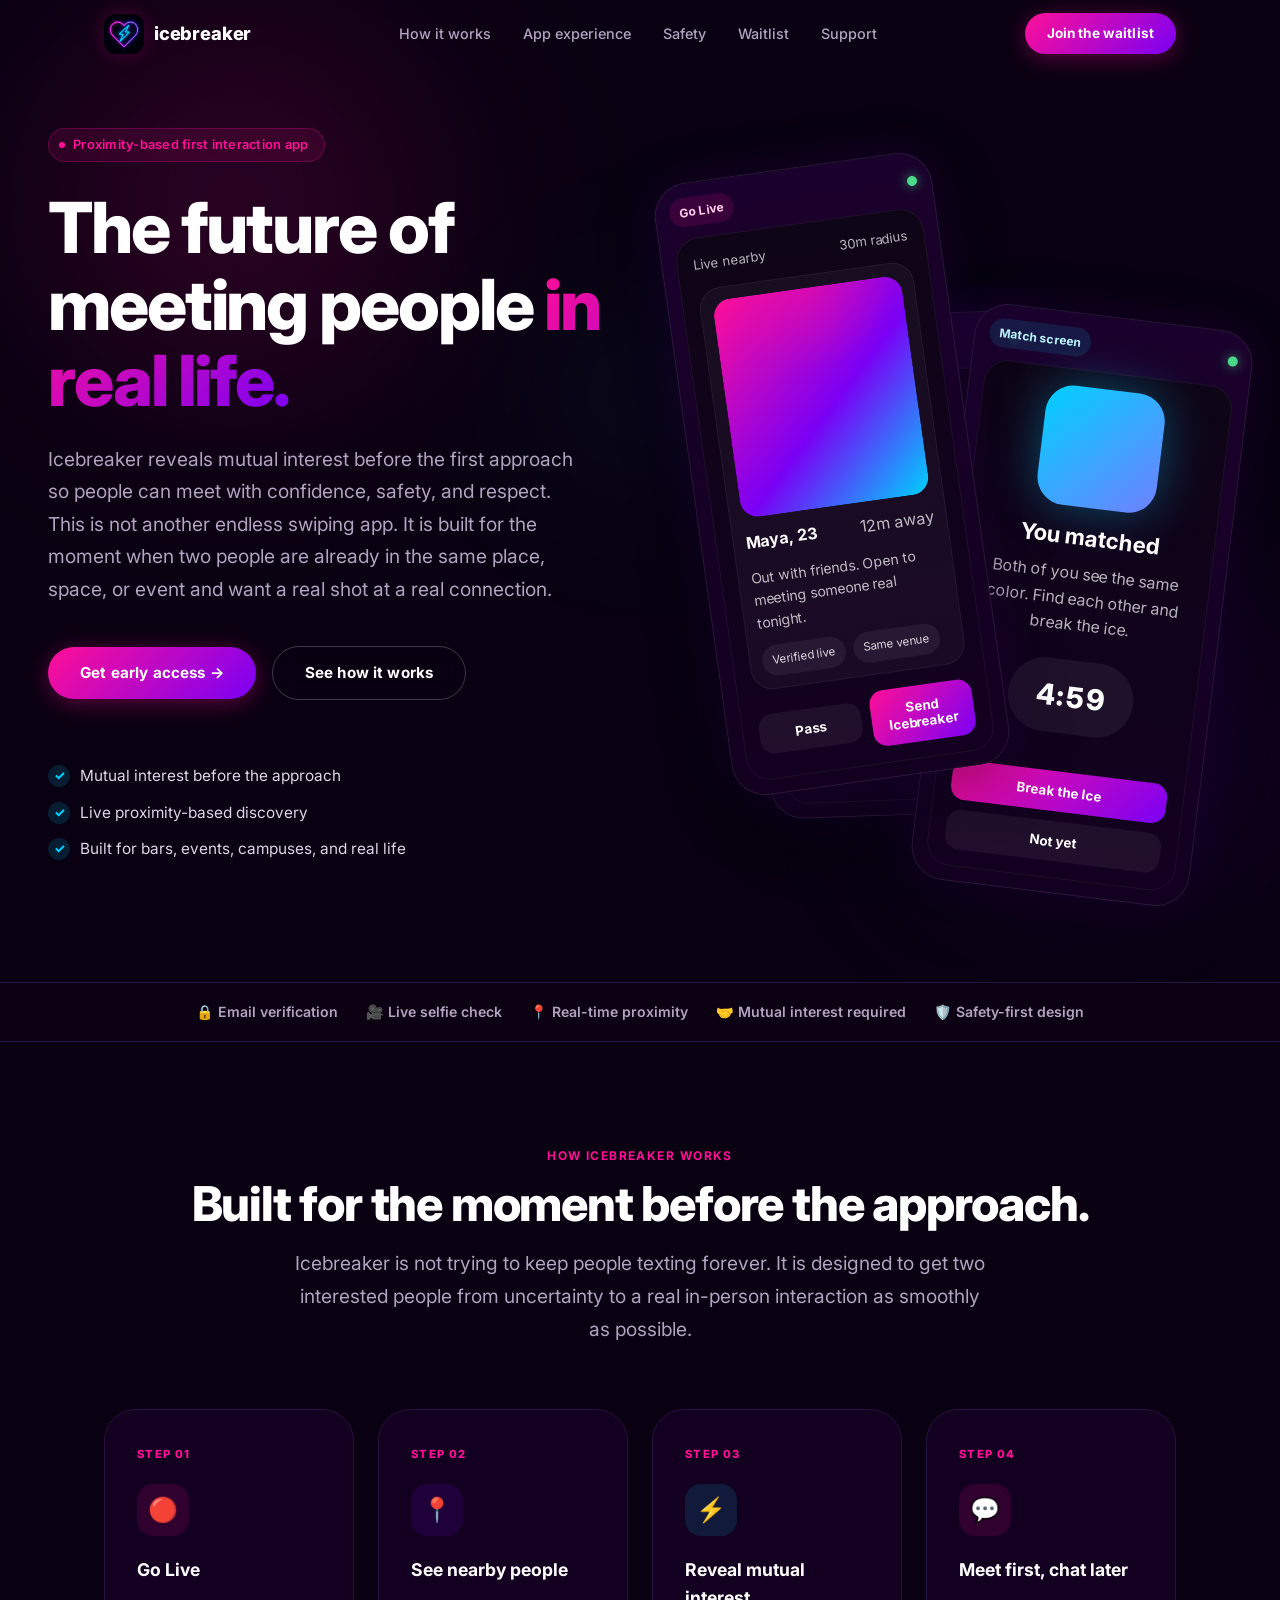
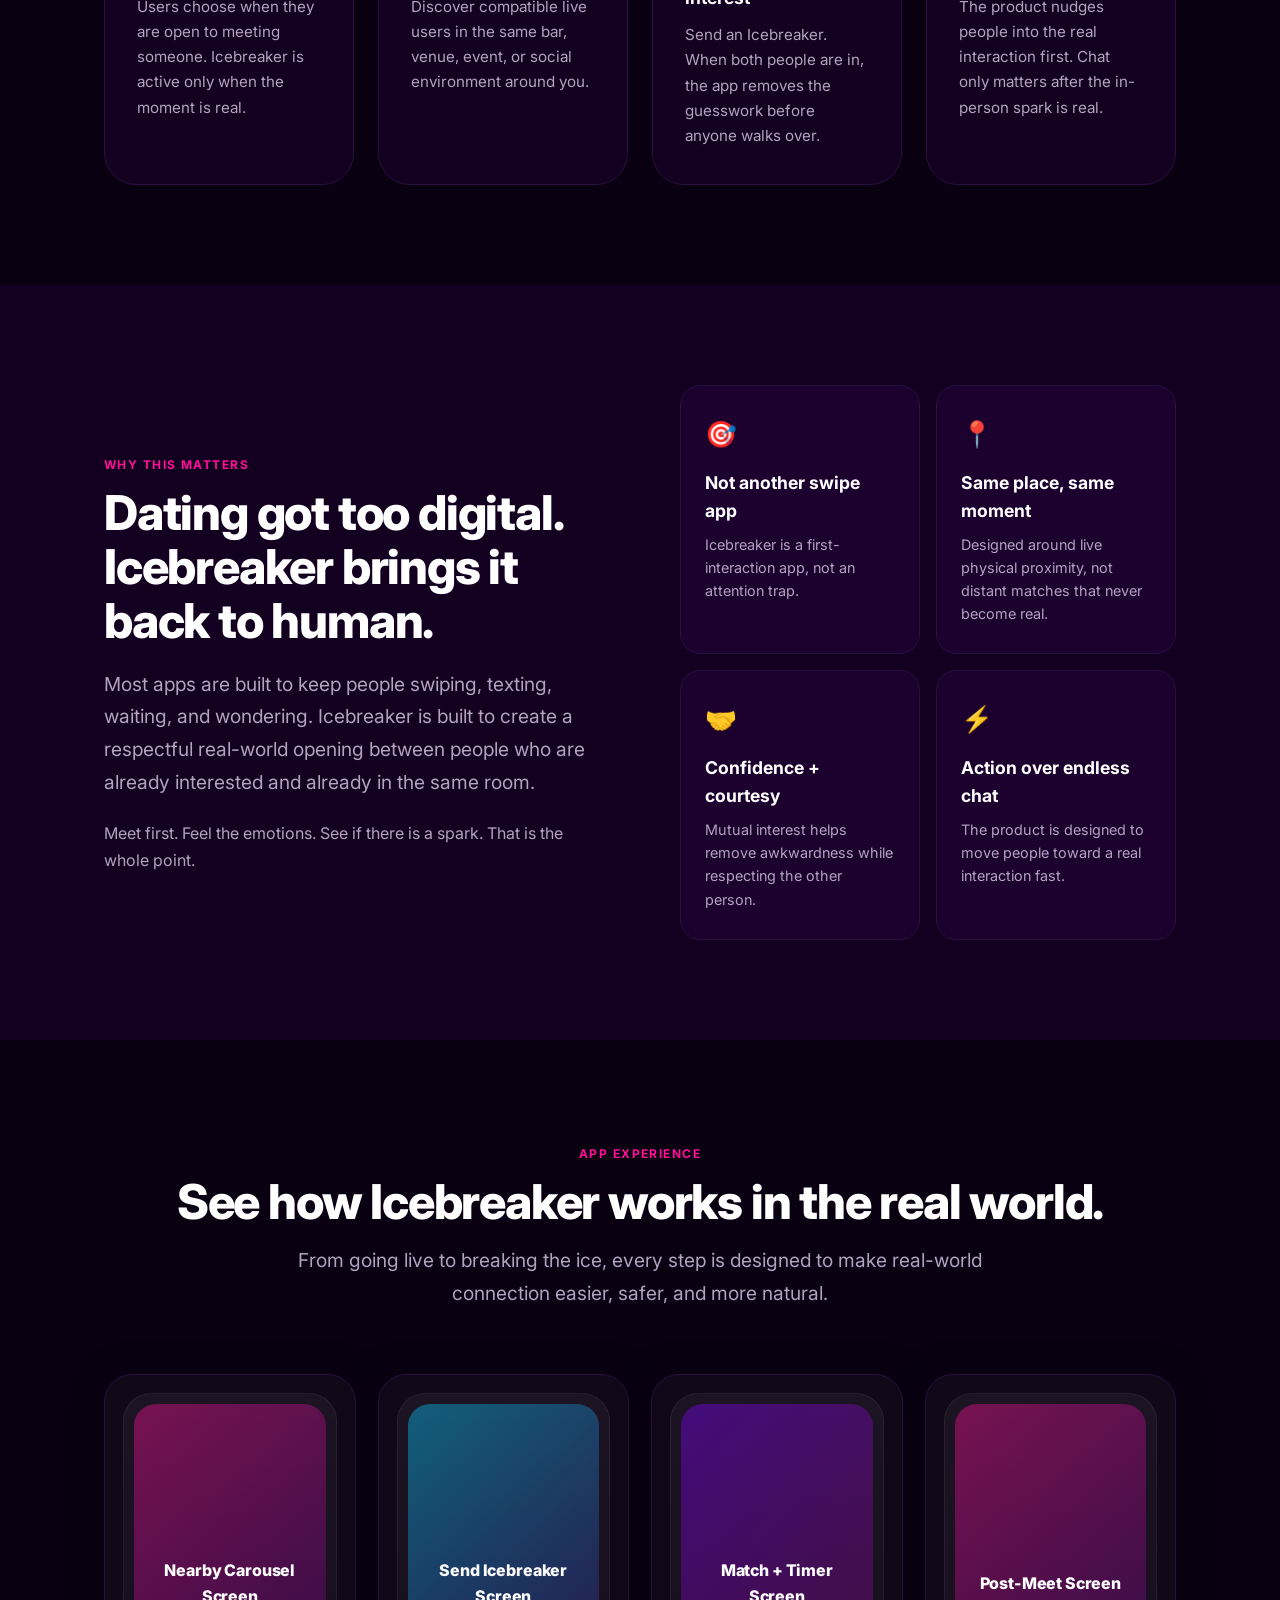
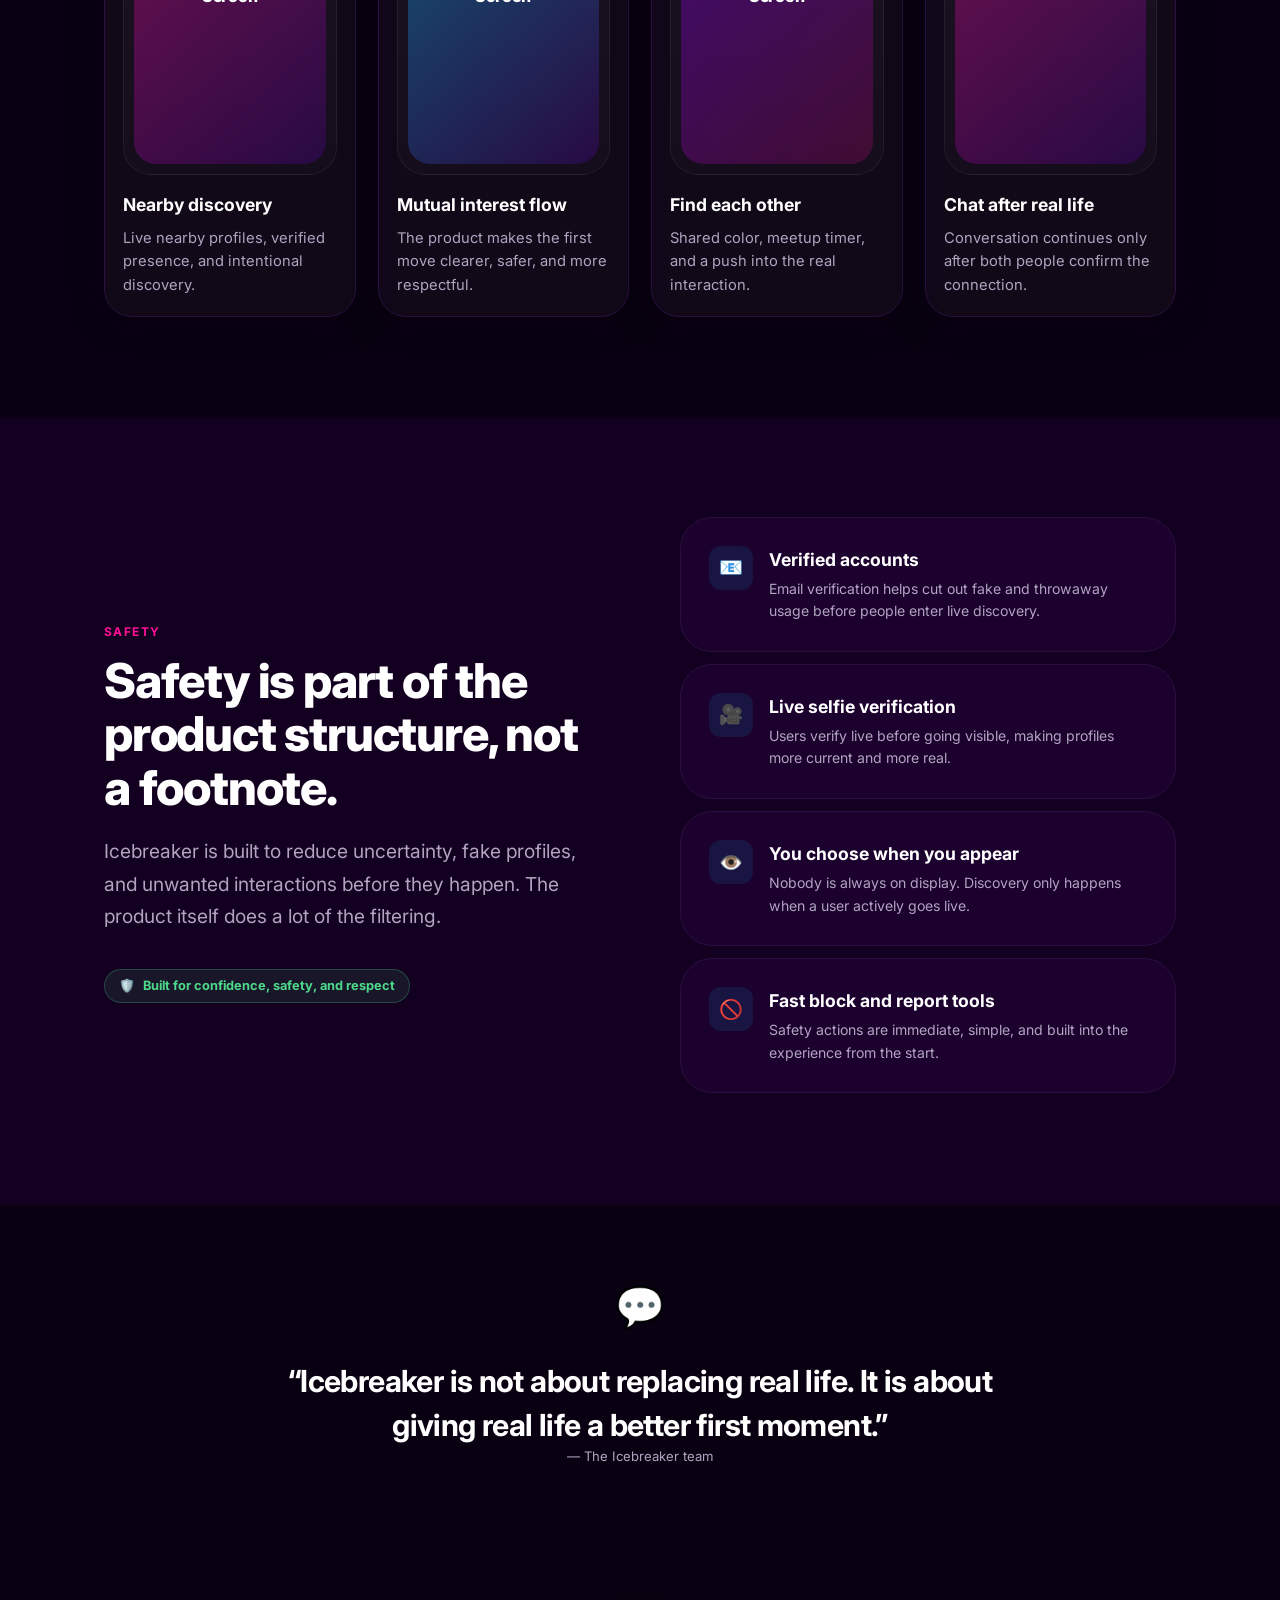
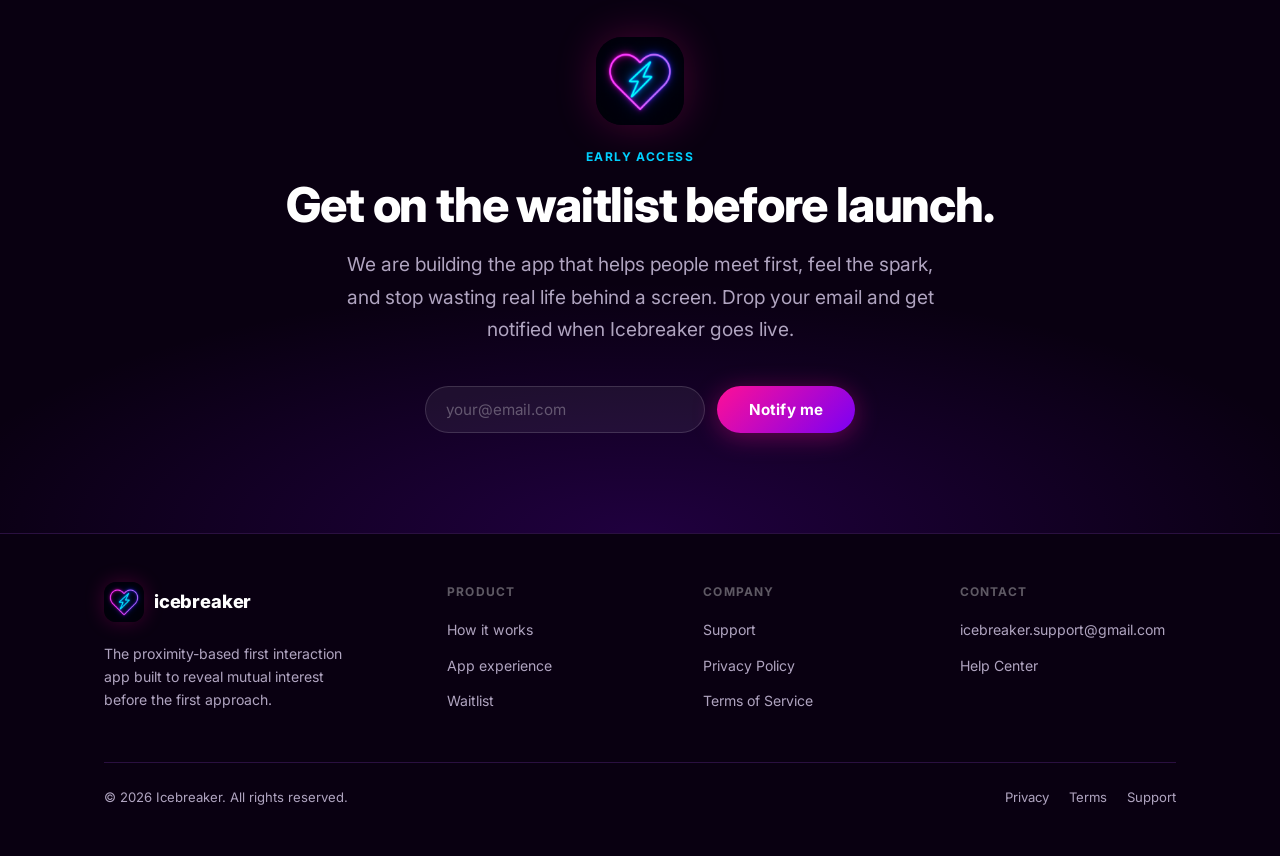
==== commit 1c27ae15: "feat: complete website refresh — responsive layout, Formspree waitlist, legal pages - Full homepage " ====
--- a/index.html
+++ b/index.html
@@ -3,45 +3,47 @@
 <head>
   <meta charset="UTF-8">
   <meta name="viewport" content="width=device-width, initial-scale=1.0">
-  <meta name="description" content="Icebreaker shows you real-time mutual interest before the first approach. The dating app built around authentic connection — nearby, right now.">
-  <meta property="og:title" content="Icebreaker — Meet people who are already into you">
-  <meta property="og:description" content="Real-time mutual interest. No guessing. No awkward moments. Just real connections nearby.">
+  <meta name="description" content="Icebreaker is the proximity-based first interaction app that reveals mutual interest before the first approach.">
+  <meta property="og:title" content="Icebreaker — Meet first. Feel the spark. Skip the guesswork.">
+  <meta property="og:description" content="A proximity-based first interaction app built for real-life connection, confidence, safety, and respect.">
   <meta property="og:type" content="website">
   <meta property="og:url" content="https://icebreakerlive.com">
+  <meta property="og:image" content="https://icebreakerlive.com/assets/icebreaker-logo.png">
   <meta name="twitter:card" content="summary_large_image">
-  <title>Icebreaker — Meet people who are already into you</title>
+  <meta name="theme-color" content="#090011">
+  <title>Icebreaker — The future of meeting people in real life</title>
   <link rel="preconnect" href="https://fonts.googleapis.com">
   <link rel="preconnect" href="https://fonts.gstatic.com" crossorigin>
   <link href="https://fonts.googleapis.com/css2?family=Inter:wght@400;500;600;700;800;900&display=swap" rel="stylesheet">
   <link rel="stylesheet" href="css/styles.css">
-  <link rel="icon" href="data:image/svg+xml,<svg xmlns='http://www.w3.org/2000/svg' viewBox='0 0 100 100'><text y='.9em' font-size='90'>⚡</text></svg>">
+  <link rel="icon" type="image/png" href="assets/icebreaker-logo.png">
 </head>
 <body>
 
-<!-- ── Mobile nav overlay ── -->
 <nav class="mobile-nav" aria-label="Mobile navigation">
   <button class="mobile-nav__close" aria-label="Close menu">✕</button>
   <a href="#how-it-works">How it works</a>
+  <a href="#experience">App experience</a>
   <a href="#safety">Safety</a>
-  <a href="#download">Download</a>
+  <a href="#download">Waitlist</a>
   <a href="support.html">Support</a>
 </nav>
 
-<!-- ── Nav ── -->
 <header class="nav">
   <div class="nav__inner">
-    <a href="/" class="nav__logo" aria-label="Icebreaker home">
-      <div class="nav__logo-icon">⚡</div>
+    <a href="index.html" class="nav__logo" aria-label="Icebreaker home">
+      <img src="assets/icebreaker-logo.png" alt="Icebreaker logo" class="brand-logo">
       <span>icebreaker</span>
     </a>
     <nav class="nav__links" aria-label="Primary navigation">
       <a href="#how-it-works">How it works</a>
+      <a href="#experience">App experience</a>
       <a href="#safety">Safety</a>
-      <a href="#download">Download</a>
+      <a href="#download">Waitlist</a>
       <a href="support.html">Support</a>
     </nav>
     <div class="nav__cta">
-      <a href="#download" class="btn btn-primary" style="padding:10px 22px;font-size:0.85rem;">Get early access</a>
+      <a href="#download" class="btn btn-primary" style="padding:10px 22px;font-size:0.85rem;">Join the waitlist</a>
       <button class="hamburger" aria-label="Open menu">
         <span></span><span></span><span></span>
       </button>
@@ -49,223 +51,262 @@
   </div>
 </header>
 
-<!-- ══════════════════════════════════════════
-     HERO
-     ══════════════════════════════════════════ -->
-<section class="hero">
+<section class="hero hero--homepage">
   <div class="hero__glow hero__glow--pink"></div>
   <div class="hero__glow hero__glow--purple"></div>
   <div class="hero__glow hero__glow--cyan"></div>
 
-  <div class="hero__content">
-    <div class="hero__badge">
-      <span class="hero__badge-dot"></span>
-      Now available for early access
-    </div>
-
-    <h1 class="h1 hero__title">
-      Meet people who are<br>
-      <span class="gradient-text">already into you.</span>
-    </h1>
-
-    <p class="body-lg hero__sub text-muted">
-      Icebreaker reveals mutual interest before the first approach.
-      No swiping. No guessing. Just real people, nearby, right now.
-    </p>
-
-    <div class="hero__ctas">
-      <a href="#download" class="btn btn-primary">Get early access &nbsp;→</a>
-      <a href="#how-it-works" class="btn btn-outline">See how it works</a>
-    </div>
-
-    <!-- App store badges (coming soon) -->
-    <div style="display:flex;justify-content:center;gap:14px;flex-wrap:wrap;margin-bottom:64px;">
-      <div class="store-badge">
-        <span class="store-badge__soon">SOON</span>
-        <span class="store-badge__icon">🍎</span>
-        <span class="store-badge__text">
-          <small>Coming to</small>
-          <strong>App Store</strong>
-        </span>
-      </div>
-      <div class="store-badge">
-        <span class="store-badge__soon">SOON</span>
-        <span class="store-badge__icon">▶</span>
-        <span class="store-badge__text">
-          <small>Coming to</small>
-          <strong>Google Play</strong>
-        </span>
-      </div>
-    </div>
-
-    <!-- Phone visual -->
-    <div class="hero__visual">
-      <div class="phone-frame">
-        <div class="phone-screen">
-          <div class="phone-user-card">
-            <div class="phone-user-card__avatar" style="background:linear-gradient(135deg,#FF0F96,#7A00F5);"></div>
-            <div class="phone-user-card__info">
-              <div class="phone-user-card__name"></div>
-              <div class="phone-user-card__sub"></div>
+  <div class="container container--wide hero-home">
+    <div class="hero-home__copy">
+      <div class="hero__badge">
+        <span class="hero__badge-dot"></span>
+        Proximity-based first interaction app
+      </div>
+
+      <h1 class="h1 hero__title">
+        The future of meeting people
+        <span class="gradient-text">in real life.</span>
+      </h1>
+
+      <p class="body-lg hero__sub hero__sub--left text-muted">
+        Icebreaker reveals mutual interest before the first approach so people can meet with confidence, safety, and respect. This is not another endless swiping app. It is built for the moment when two people are already in the same place, space, or event and want a real shot at a real connection.
+      </p>
+
+      <div class="hero__ctas hero__ctas--left">
+        <a href="#download" class="btn btn-primary">Get early access →</a>
+        <a href="#how-it-works" class="btn btn-outline">See how it works</a>
+      </div>
+
+      <div class="hero-points">
+        <div class="hero-point"><span>✓</span> Mutual interest before the approach</div>
+        <div class="hero-point"><span>✓</span> Live proximity-based discovery</div>
+        <div class="hero-point"><span>✓</span> Built for bars, events, campuses, and real life</div>
+      </div>
+    </div>
+
+    <div class="hero-home__visual">
+      <div class="hero-device-stack">
+        <article class="screen-card screen-card--primary">
+          <div class="screen-card__top">
+            <span class="screen-pill">Go Live</span>
+            <span class="screen-dot"></span>
+          </div>
+          <div class="mock-app mock-app--discovery">
+            <div class="mock-status-row">
+              <span>Live nearby</span>
+              <span>30m radius</span>
             </div>
-          </div>
-          <div class="phone-connect">
-            <div class="phone-connect__line"></div>
-            <div class="phone-connect__bolt">⚡</div>
-            <div class="phone-connect__line"></div>
-          </div>
-          <div class="phone-user-card">
-            <div class="phone-user-card__avatar" style="background:linear-gradient(135deg,#7A00F5,#00D0FF);"></div>
-            <div class="phone-user-card__info">
-              <div class="phone-user-card__name"></div>
-              <div class="phone-user-card__sub"></div>
+            <div class="mock-profile-card">
+              <div class="mock-photo"></div>
+              <div class="mock-name-row">
+                <strong>Maya, 23</strong>
+                <span>12m away</span>
+              </div>
+              <p>Out with friends. Open to meeting someone real tonight.</p>
+              <div class="mock-tags">
+                <span>Verified live</span>
+                <span>Same venue</span>
+              </div>
             </div>
-          </div>
-        </div>
-      </div>
-      <div class="user-chip user-chip--1">
-        <span class="user-chip__dot"></span>
-        <span>Sarah is nearby</span>
-      </div>
-      <div class="user-chip user-chip--2">
-        <span class="user-chip__dot"></span>
-        <span>James is live</span>
-      </div>
-      <div class="user-chip user-chip--3">
-        <span class="user-chip__dot"></span>
-        <span>Match unlocked ⚡</span>
-      </div>
-    </div>
-  </div>
-</section>
-
-<!-- ══════════════════════════════════════════
-     TRUST BAR
-     ══════════════════════════════════════════ -->
-<div style="border-top:1px solid var(--divider);border-bottom:1px solid var(--divider);padding:20px 0;overflow:hidden;">
-  <div class="container">
-    <div style="display:flex;justify-content:center;align-items:center;gap:40px;flex-wrap:wrap;">
-      <div style="display:flex;align-items:center;gap:8px;color:var(--text-muted);font-size:0.85rem;font-weight:600;">
-        <span>🔒</span> Email-verified accounts
-      </div>
-      <div style="width:1px;height:20px;background:var(--divider);"></div>
-      <div style="display:flex;align-items:center;gap:8px;color:var(--text-muted);font-size:0.85rem;font-weight:600;">
-        <span>🎥</span> Live selfie verification
-      </div>
-      <div style="width:1px;height:20px;background:var(--divider);"></div>
-      <div style="display:flex;align-items:center;gap:8px;color:var(--text-muted);font-size:0.85rem;font-weight:600;">
-        <span>📍</span> Real-time proximity only
-      </div>
-      <div style="width:1px;height:20px;background:var(--divider);"></div>
-      <div style="display:flex;align-items:center;gap:8px;color:var(--text-muted);font-size:0.85rem;font-weight:600;">
-        <span>🤝</span> Mutual interest required
-      </div>
-    </div>
-  </div>
-</div>
-
-<!-- ══════════════════════════════════════════
-     HOW IT WORKS
-     ══════════════════════════════════════════ -->
+            <div class="mock-action-row">
+              <button>Pass</button>
+              <button class="is-primary">Send Icebreaker</button>
+            </div>
+          </div>
+        </article>
+
+        <article class="screen-card screen-card--secondary">
+          <div class="screen-card__top">
+            <span class="screen-pill screen-pill--cyan">Match screen</span>
+            <span class="screen-dot"></span>
+          </div>
+          <div class="mock-app mock-app--match">
+            <div class="match-color"></div>
+            <h3>You matched</h3>
+            <p>Both of you see the same color. Find each other and break the ice.</p>
+            <div class="timer">4:59</div>
+            <div class="mock-action-row mock-action-row--stack">
+              <button class="is-primary">Break the Ice</button>
+              <button>Not yet</button>
+            </div>
+          </div>
+        </article>
+
+        <article class="screen-card screen-card--tertiary">
+          <div class="screen-card__top">
+            <span class="screen-pill screen-pill--pink">Post meet</span>
+            <span class="screen-dot"></span>
+          </div>
+          <div class="mock-app mock-app--chat">
+            <h3>Did you break the ice?</h3>
+            <p>Only mutual yes unlocks chat.</p>
+            <div class="decision-row">
+              <div class="decision-card">We Got This</div>
+              <div class="decision-card">Nice Meeting You</div>
+            </div>
+          </div>
+        </article>
+      </div>
+    </div>
+  </div>
+</section>
+
+<section class="trust-strip">
+  <div class="container">
+    <div class="trust-strip__inner">
+      <div>🔒 Email verification</div>
+      <div>🎥 Live selfie check</div>
+      <div>📍 Real-time proximity</div>
+      <div>🤝 Mutual interest required</div>
+      <div>🛡️ Safety-first design</div>
+    </div>
+  </div>
+</section>
+
 <section class="section section--dark" id="how-it-works">
   <div class="container">
     <div class="section__header text-center" data-animate>
-      <span class="label section__eyebrow">How it works</span>
-      <h2 class="h2 section__title">Three steps. Zero awkwardness.</h2>
-      <p class="body-lg text-muted section__sub" style="max-width:520px;margin:0 auto;">
-        Icebreaker is built around one idea: you should only approach someone when you already know the feeling is mutual.
+      <span class="label section__eyebrow">How Icebreaker works</span>
+      <h2 class="h2 section__title">Built for the moment before the approach.</h2>
+      <p class="body-lg text-muted section__sub" style="max-width:700px;margin:0 auto;">
+        Icebreaker is not trying to keep people texting forever. It is designed to get two interested people from uncertainty to a real in-person interaction as smoothly as possible.
       </p>
     </div>
 
-    <div class="steps">
+    <div class="steps steps--four">
       <div class="step-card" data-animate data-animate-delay="1">
         <div class="step-card__number">Step 01</div>
         <div class="step-card__icon step-card__icon--pink">🔴</div>
         <h3 class="h4 step-card__title">Go Live</h3>
         <p class="step-card__body">
-          Tap Go Live when you're out and want to connect. Your verified profile becomes visible to compatible people nearby. You control when you're discoverable.
+          Users choose when they are open to meeting someone. Icebreaker is active only when the moment is real.
         </p>
       </div>
 
       <div class="step-card" data-animate data-animate-delay="2">
         <div class="step-card__number">Step 02</div>
-        <div class="step-card__icon step-card__icon--purple">👥</div>
-        <h3 class="h4 step-card__title">See who's nearby</h3>
+        <div class="step-card__icon step-card__icon--purple">📍</div>
+        <h3 class="h4 step-card__title">See nearby people</h3>
         <p class="step-card__body">
-          Browse real people within metres of you, right now. No endless profile scrolling — just who's actually around you in this moment.
+          Discover compatible live users in the same bar, venue, event, or social environment around you.
         </p>
       </div>
 
       <div class="step-card" data-animate data-animate-delay="3">
         <div class="step-card__number">Step 03</div>
         <div class="step-card__icon step-card__icon--cyan">⚡</div>
-        <h3 class="h4 step-card__title">Send an Icebreaker</h3>
+        <h3 class="h4 step-card__title">Reveal mutual interest</h3>
         <p class="step-card__body">
-          When interest is mutual, an Icebreaker unlocks your connection. Both people know. No rejection. No guessing. Just a real opening to say hello.
-        </p>
-      </div>
-    </div>
-  </div>
-</section>
-
-<!-- ══════════════════════════════════════════
-     WHY ICEBREAKER / FEATURES
-     ══════════════════════════════════════════ -->
-<section class="section section--surface">
-  <div class="container">
-    <div style="display:grid;grid-template-columns:1fr 1fr;gap:80px;align-items:center;">
-
+          Send an Icebreaker. When both people are in, the app removes the guesswork before anyone walks over.
+        </p>
+      </div>
+
+      <div class="step-card" data-animate data-animate-delay="4">
+        <div class="step-card__number">Step 04</div>
+        <div class="step-card__icon step-card__icon--pink">💬</div>
+        <h3 class="h4 step-card__title">Meet first, chat later</h3>
+        <p class="step-card__body">
+          The product nudges people into the real interaction first. Chat only matters after the in-person spark is real.
+        </p>
+      </div>
+    </div>
+  </div>
+</section>
+
+<section class="section section--surface section--positioning">
+  <div class="container">
+    <div class="positioning-grid">
       <div data-animate>
-        <span class="label section__eyebrow" style="display:inline-block;margin-bottom:12px;">Why Icebreaker</span>
-        <h2 class="h2" style="margin-bottom:20px;">Dating apps forgot about real life.</h2>
-        <p class="body-lg text-muted" style="margin-bottom:32px;">
-          We built Icebreaker to fix the gap between meeting someone online and actually being in the same room. It's not a replacement for going out — it's what happens when you do.
-        </p>
-        <a href="#download" class="btn btn-primary">Join the waitlist →</a>
+        <span class="label section__eyebrow" style="display:inline-block;margin-bottom:12px;">Why this matters</span>
+        <h2 class="h2" style="margin-bottom:20px;">Dating got too digital. Icebreaker brings it back to human.</h2>
+        <p class="body-lg text-muted" style="margin-bottom:22px;">
+          Most apps are built to keep people swiping, texting, waiting, and wondering. Icebreaker is built to create a respectful real-world opening between people who are already interested and already in the same room.
+        </p>
+        <p class="body text-muted">
+          Meet first. Feel the emotions. See if there is a spark. That is the whole point.
+        </p>
       </div>
 
       <div class="features" data-animate data-animate-delay="2">
         <div class="feature-card">
           <div class="feature-card__icon">🎯</div>
-          <h4 class="h4 feature-card__title">Mutual interest only</h4>
-          <p class="feature-card__body">Icebreakers only unlock when interest flows both ways. No unwanted cold approaches.</p>
+          <h4 class="h4 feature-card__title">Not another swipe app</h4>
+          <p class="feature-card__body">Icebreaker is a first-interaction app, not an attention trap.</p>
         </div>
         <div class="feature-card">
           <div class="feature-card__icon">📍</div>
-          <h4 class="h4 feature-card__title">Hyper-local</h4>
-          <p class="feature-card__body">Discovery happens within metres, not miles. If they're showing up, they're actually there.</p>
+          <h4 class="h4 feature-card__title">Same place, same moment</h4>
+          <p class="feature-card__body">Designed around live physical proximity, not distant matches that never become real.</p>
         </div>
         <div class="feature-card">
-          <div class="feature-card__icon">✅</div>
-          <h4 class="h4 feature-card__title">Verified profiles</h4>
-          <p class="feature-card__body">Email and selfie verification before anyone goes live. Real people only.</p>
+          <div class="feature-card__icon">🤝</div>
+          <h4 class="h4 feature-card__title">Confidence + courtesy</h4>
+          <p class="feature-card__body">Mutual interest helps remove awkwardness while respecting the other person.</p>
         </div>
         <div class="feature-card">
           <div class="feature-card__icon">⚡</div>
-          <h4 class="h4 feature-card__title">Real-time</h4>
-          <p class="feature-card__body">Sessions are live, not cached. Who you see is who's actually nearby right now.</p>
-        </div>
-      </div>
-
-    </div>
-  </div>
-</section>
-
-<!-- ══════════════════════════════════════════
-     SAFETY
-     ══════════════════════════════════════════ -->
-<section class="section section--dark" id="safety">
+          <h4 class="h4 feature-card__title">Action over endless chat</h4>
+          <p class="feature-card__body">The product is designed to move people toward a real interaction fast.</p>
+        </div>
+      </div>
+    </div>
+  </div>
+</section>
+
+<section class="section section--dark" id="experience">
+  <div class="container">
+    <div class="section__header text-center" data-animate>
+      <span class="label section__eyebrow">App experience</span>
+      <h2 class="h2 section__title">See how Icebreaker works in the real world.</h2>
+      <p class="body-lg text-muted section__sub" style="max-width:760px;margin:0 auto;">
+        From going live to breaking the ice, every step is designed to make real-world connection easier, safer, and more natural.
+      </p>
+    </div>
+
+    <div class="shot-grid" data-animate data-animate-delay="1">
+      <article class="shot-card">
+        <div class="shot-card__phone">
+          <div class="shot-placeholder shot-placeholder--pink">Nearby Carousel Screen</div>
+        </div>
+        <h3 class="h4">Nearby discovery</h3>
+        <p class="text-muted">Live nearby profiles, verified presence, and intentional discovery.</p>
+      </article>
+      <article class="shot-card">
+        <div class="shot-card__phone">
+          <div class="shot-placeholder shot-placeholder--cyan">Send Icebreaker Screen</div>
+        </div>
+        <h3 class="h4">Mutual interest flow</h3>
+        <p class="text-muted">The product makes the first move clearer, safer, and more respectful.</p>
+      </article>
+      <article class="shot-card">
+        <div class="shot-card__phone">
+          <div class="shot-placeholder shot-placeholder--purple">Match + Timer Screen</div>
+        </div>
+        <h3 class="h4">Find each other</h3>
+        <p class="text-muted">Shared color, meetup timer, and a push into the real interaction.</p>
+      </article>
+      <article class="shot-card">
+        <div class="shot-card__phone">
+          <div class="shot-placeholder shot-placeholder--pink">Post-Meet Screen</div>
+        </div>
+        <h3 class="h4">Chat after real life</h3>
+        <p class="text-muted">Conversation continues only after both people confirm the connection.</p>
+      </article>
+    </div>
+  </div>
+</section>
+
+<section class="section section--surface" id="safety">
   <div class="container">
     <div class="safety-split">
-
       <div data-animate>
-        <span class="label section__eyebrow" style="display:inline-block;margin-bottom:12px;">Safety first</span>
-        <h2 class="h2" style="margin-bottom:20px;">Designed to feel<br>safe from day one.</h2>
+        <span class="label section__eyebrow" style="display:inline-block;margin-bottom:12px;">Safety</span>
+        <h2 class="h2" style="margin-bottom:20px;">Safety is part of the product structure, not a footnote.</h2>
         <p class="body-lg text-muted" style="margin-bottom:28px;">
-          Real-time dating apps require real-world trust. Every feature in Icebreaker is built with your safety in mind — not as an afterthought.
+          Icebreaker is built to reduce uncertainty, fake profiles, and unwanted interactions before they happen. The product itself does a lot of the filtering.
         </p>
         <div class="safety-badge">
-          <span>🛡️</span> Safety-first by design
+          <span>🛡️</span> Built for confidence, safety, and respect
         </div>
       </div>
 
@@ -273,69 +314,68 @@
         <div class="safety-card">
           <div class="safety-card__icon">📧</div>
           <div>
-            <h4 class="h4 safety-card__title">Email verification</h4>
-            <p class="safety-card__body">Every account requires a verified email address before you can go live. Anonymous accounts aren't allowed.</p>
+            <h4 class="h4 safety-card__title">Verified accounts</h4>
+            <p class="safety-card__body">Email verification helps cut out fake and throwaway usage before people enter live discovery.</p>
           </div>
         </div>
         <div class="safety-card">
           <div class="safety-card__icon">🎥</div>
           <div>
-            <h4 class="h4 safety-card__title">Live selfie check</h4>
-            <p class="safety-card__body">Before going live, users complete a real-time selfie verification to confirm they match their profile. No catfishing.</p>
+            <h4 class="h4 safety-card__title">Live selfie verification</h4>
+            <p class="safety-card__body">Users verify live before going visible, making profiles more current and more real.</p>
+          </div>
+        </div>
+        <div class="safety-card">
+          <div class="safety-card__icon">👁️</div>
+          <div>
+            <h4 class="h4 safety-card__title">You choose when you appear</h4>
+            <p class="safety-card__body">Nobody is always on display. Discovery only happens when a user actively goes live.</p>
           </div>
         </div>
         <div class="safety-card">
           <div class="safety-card__icon">🚫</div>
           <div>
-            <h4 class="h4 safety-card__title">Block &amp; report</h4>
-            <p class="safety-card__body">Block or report anyone instantly. Blocked users are removed from your discovery and yours from theirs — immediately.</p>
-          </div>
-        </div>
-        <div class="safety-card">
-          <div class="safety-card__icon">🔐</div>
-          <div>
-            <h4 class="h4 safety-card__title">You control visibility</h4>
-            <p class="safety-card__body">You only appear when you choose to go live. The moment you end your session, you disappear from discovery entirely.</p>
-          </div>
-        </div>
-      </div>
-
-    </div>
-  </div>
-</section>
-
-<!-- ══════════════════════════════════════════
-     SOCIAL PROOF / QUOTE
-     ══════════════════════════════════════════ -->
-<section class="section section--surface" style="text-align:center;">
-  <div class="container container--narrow">
-    <div data-animate>
-      <div style="font-size:2.5rem;margin-bottom:20px;">💬</div>
-      <blockquote style="font-size:clamp(1.15rem,2.5vw,1.6rem);font-weight:700;line-height:1.4;margin-bottom:20px;letter-spacing:-0.01em;">
-        "Dating apps made meeting people feel like online shopping. Icebreaker makes it feel human again."
-      </blockquote>
-      <p class="caption text-muted">— Early beta tester</p>
-    </div>
-  </div>
-</section>
-
-<!-- ══════════════════════════════════════════
-     DOWNLOAD / WAITLIST
-     ══════════════════════════════════════════ -->
+            <h4 class="h4 safety-card__title">Fast block and report tools</h4>
+            <p class="safety-card__body">Safety actions are immediate, simple, and built into the experience from the start.</p>
+          </div>
+        </div>
+      </div>
+    </div>
+  </div>
+</section>
+
+<section class="section section--dark section--quote">
+  <div class="container container--narrow text-center" data-animate>
+    <div style="font-size:2.5rem;margin-bottom:20px;">💬</div>
+    <blockquote class="quote-block">
+      “Icebreaker is not about replacing real life. It is about giving real life a better first moment.”
+    </blockquote>
+    <p class="caption text-muted">— The Icebreaker team</p>
+  </div>
+</section>
+
 <section class="cta-section" id="download">
   <div class="cta-section__glow"></div>
   <div class="container cta-section__content">
-
     <div data-animate>
-      <span class="label section__eyebrow" style="display:inline-block;margin-bottom:12px;color:var(--cyan);">Coming soon</span>
-      <h2 class="h2" style="margin-bottom:16px;">Be first in the room.</h2>
-      <p class="body-lg text-muted" style="max-width:480px;margin:0 auto 40px;">
-        We're putting the finishing touches on Icebreaker before launch. Drop your email and we'll let you know the moment it's live.
+      <img src="assets/icebreaker-logo.png" alt="Icebreaker logo" class="cta-logo">
+      <span class="label section__eyebrow" style="display:inline-block;margin-bottom:12px;color:var(--cyan);">Early access</span>
+      <h2 class="h2" style="margin-bottom:16px;">Get on the waitlist before launch.</h2>
+      <p class="body-lg text-muted" style="max-width:620px;margin:0 auto 40px;">
+        We are building the app that helps people meet first, feel the spark, and stop wasting real life behind a screen. Drop your email and get notified when Icebreaker goes live.
       </p>
 
-      <form class="notify-form" aria-label="Waitlist signup">
+      <form
+        class="notify-form"
+        aria-label="Waitlist signup"
+        action="https://formspree.io/f/xlgabqge"
+        method="POST"
+      >
+        <input type="hidden" name="_subject" value="New Icebreaker waitlist signup">
+        <input type="hidden" name="_next" value="https://icebreakerlive.com?joined=1">
         <input
           type="email"
+          name="email"
           class="notify-input"
           placeholder="your@email.com"
           aria-label="Email address"
@@ -343,50 +383,27 @@
         >
         <button type="submit" class="btn btn-primary">Notify me</button>
       </form>
-
-      <div class="store-badges" style="margin-top:48px;">
-        <div class="store-badge-lg">
-          <span class="store-badge-lg__soon">SOON</span>
-          <span class="store-badge-lg__icon">🍎</span>
-          <span class="store-badge-lg__label">
-            <small>Download on the</small>
-            <strong>App Store</strong>
-          </span>
-        </div>
-        <div class="store-badge-lg">
-          <span class="store-badge-lg__soon">SOON</span>
-          <span class="store-badge-lg__icon">▶</span>
-          <span class="store-badge-lg__label">
-            <small>Get it on</small>
-            <strong>Google Play</strong>
-          </span>
-        </div>
-      </div>
-    </div>
-
-  </div>
-</section>
-
-<!-- ══════════════════════════════════════════
-     FOOTER
-     ══════════════════════════════════════════ -->
+    </div>
+  </div>
+</section>
+
 <footer class="footer">
   <div class="container">
     <div class="footer__inner">
       <div class="footer__brand">
-        <a href="/" class="nav__logo" style="display:inline-flex;margin-bottom:4px;">
-          <div class="nav__logo-icon">⚡</div>
-          <span style="margin-left:10px;">icebreaker</span>
+        <a href="index.html" class="nav__logo" style="display:inline-flex;margin-bottom:4px;">
+          <img src="assets/icebreaker-logo.png" alt="Icebreaker logo" class="brand-logo">
+          <span>icebreaker</span>
         </a>
-        <p>Real-time mutual interest. No awkward moments. Just real connections, nearby, right now.</p>
+        <p>The proximity-based first interaction app built to reveal mutual interest before the first approach.</p>
       </div>
 
       <div>
         <p class="footer__col-title">Product</p>
         <ul class="footer__links">
           <li><a href="#how-it-works">How it works</a></li>
-          <li><a href="#safety">Safety</a></li>
-          <li><a href="#download">Get early access</a></li>
+          <li><a href="#experience">App experience</a></li>
+          <li><a href="#download">Waitlist</a></li>
         </ul>
       </div>
 
@@ -402,8 +419,7 @@
       <div>
         <p class="footer__col-title">Contact</p>
         <ul class="footer__links">
-          <!-- PLACEHOLDER: replace with your real support email -->
-          <li><a href="mailto:support@icebreakerlive.com">support@icebreakerlive.com</a></li>
+          <li><a href="mailto:icebreaker.support@gmail.com">icebreaker.support@gmail.com</a></li>
           <li><a href="support.html">Help Center</a></li>
         </ul>
       </div>
--- a/css/styles.css
+++ b/css/styles.css
@@ -943,6 +943,13 @@
 @media (max-width: 600px) {
   :root { --section-pad: 56px; }
 
+  /* Scale down display type so headings don't overflow at 390px */
+  .h1 { font-size: clamp(1.4rem, 6vw, 2rem); }
+  .h2 { font-size: clamp(1.3rem, 5vw, 1.8rem); }
+
+  /* Collapse hero side padding — let body/container padding handle it */
+  .hero--homepage { padding-left: 0; padding-right: 0; }
+
   .hero__ctas { flex-direction: column; }
   .steps { grid-template-columns: 1fr; }
 
@@ -955,3 +962,407 @@
   .notify-form { flex-direction: column; }
   .notify-input { width: 100%; }
 }
+
+/* ═══════════════════════════════════════════
+   WEBSITE REFRESH ADDITIONS
+   ═══════════════════════════════════════════ */
+.brand-logo {
+  width: 40px;
+  height: 40px;
+  object-fit: contain;
+  border-radius: 12px;
+  box-shadow: 0 0 20px rgba(255,15,150,0.22);
+}
+
+.hero--homepage {
+  text-align: left;
+  padding-bottom: 120px;
+}
+.hero-home {
+  position: relative;
+  z-index: 1;
+  display: grid;
+  grid-template-columns: 1.05fr 0.95fr;
+  gap: 48px;
+  align-items: center;
+}
+.hero-home__copy {
+  max-width: 670px;
+}
+.hero__sub--left,
+.hero__ctas--left {
+  margin-left: 0;
+  justify-content: flex-start;
+}
+.hero-points {
+  display: grid;
+  gap: 12px;
+  margin-top: 10px;
+}
+.hero-point {
+  display: flex;
+  align-items: center;
+  gap: 10px;
+  color: #ddd6e5;
+  font-size: 0.96rem;
+}
+.hero-point span {
+  display: inline-flex;
+  align-items: center;
+  justify-content: center;
+  width: 22px;
+  height: 22px;
+  border-radius: 999px;
+  background: rgba(0,208,255,0.14);
+  color: var(--cyan);
+  font-size: 0.8rem;
+  font-weight: 800;
+}
+.hero-home__visual {
+  display: flex;
+  justify-content: center;
+}
+.hero-device-stack {
+  position: relative;
+  width: 100%;
+  min-height: 660px;
+}
+.screen-card {
+  position: absolute;
+  width: 280px;
+  border-radius: 34px;
+  background: linear-gradient(180deg, rgba(28,0,46,0.94), rgba(19,0,32,0.98));
+  border: 1px solid rgba(255,255,255,0.09);
+  box-shadow: 0 18px 60px rgba(0,0,0,0.35), 0 0 48px rgba(122,0,245,0.12);
+  padding: 14px;
+  overflow: hidden;
+}
+.screen-card--primary {
+  top: 0;
+  left: 0;
+  z-index: 3;
+  transform: rotate(-8deg);
+}
+.screen-card--secondary {
+  top: 150px;
+  right: 10px;
+  z-index: 2;
+  transform: rotate(7deg);
+}
+.screen-card--tertiary {
+  bottom: 10px;
+  left: 70px;
+  z-index: 1;
+  transform: rotate(-2deg);
+}
+.screen-card__top {
+  display: flex;
+  justify-content: space-between;
+  align-items: center;
+  margin-bottom: 12px;
+}
+.screen-pill {
+  display: inline-flex;
+  align-items: center;
+  padding: 5px 10px;
+  border-radius: 999px;
+  background: rgba(255,15,150,0.14);
+  color: #ffd0ec;
+  font-size: 0.75rem;
+  font-weight: 700;
+  letter-spacing: 0.02em;
+}
+.screen-pill--cyan {
+  background: rgba(0,208,255,0.12);
+  color: #bcf6ff;
+}
+.screen-pill--pink {
+  background: rgba(255,15,150,0.16);
+}
+.screen-dot {
+  width: 10px;
+  height: 10px;
+  border-radius: 999px;
+  background: #4CD98A;
+  box-shadow: 0 0 12px rgba(76,217,138,0.75);
+}
+.mock-app {
+  border-radius: 24px;
+  background: linear-gradient(180deg, #0e0516, #130020);
+  border: 1px solid rgba(255,255,255,0.06);
+  padding: 16px;
+  min-height: 430px;
+}
+.mock-status-row,
+.mock-name-row,
+.mock-action-row,
+.mock-tags,
+.decision-row {
+  display: flex;
+  align-items: center;
+}
+.mock-status-row,
+.mock-name-row {
+  justify-content: space-between;
+}
+.mock-status-row {
+  color: rgba(255,255,255,0.7);
+  font-size: 0.82rem;
+  margin-bottom: 14px;
+}
+.mock-profile-card {
+  background: rgba(255,255,255,0.04);
+  border: 1px solid rgba(255,255,255,0.06);
+  border-radius: 22px;
+  padding: 12px;
+}
+.mock-photo {
+  height: 220px;
+  border-radius: 18px;
+  margin-bottom: 12px;
+  background: radial-gradient(circle at top, rgba(255,15,150,0.32), transparent 35%), linear-gradient(135deg, #ff0f96, #7a00f5 55%, #00d0ff);
+}
+.mock-name-row strong {
+  font-size: 1rem;
+}
+.mock-name-row span,
+.mock-profile-card p {
+  color: rgba(255,255,255,0.72);
+}
+.mock-profile-card p {
+  font-size: 0.88rem;
+  line-height: 1.6;
+  margin: 12px 0;
+}
+.mock-tags {
+  gap: 8px;
+  flex-wrap: wrap;
+}
+.mock-tags span {
+  padding: 6px 10px;
+  border-radius: 999px;
+  font-size: 0.72rem;
+  background: rgba(255,255,255,0.06);
+  color: rgba(255,255,255,0.82);
+}
+.mock-action-row {
+  gap: 10px;
+  margin-top: 16px;
+}
+.mock-action-row button {
+  flex: 1;
+  padding: 12px 14px;
+  border-radius: 14px;
+  background: rgba(255,255,255,0.06);
+  color: #fff;
+  font-weight: 700;
+}
+.mock-action-row button.is-primary {
+  background: var(--gradient);
+}
+.mock-action-row--stack {
+  flex-direction: column;
+}
+.mock-action-row--stack button {
+  width: 100%;
+}
+.mock-app--match,
+.mock-app--chat {
+  display: flex;
+  flex-direction: column;
+  justify-content: center;
+  text-align: center;
+}
+.mock-app--match h3,
+.mock-app--chat h3 {
+  font-size: 1.4rem;
+  margin: 12px 0 6px;
+}
+.mock-app--match p,
+.mock-app--chat p {
+  color: rgba(255,255,255,0.7);
+  line-height: 1.6;
+}
+.match-color {
+  width: 120px;
+  height: 120px;
+  border-radius: 28px;
+  margin: 0 auto;
+  background: linear-gradient(135deg, #00d0ff, #6f81ff);
+  box-shadow: 0 0 50px rgba(0,208,255,0.35);
+}
+.timer {
+  width: 126px;
+  margin: 22px auto;
+  padding: 14px 0;
+  border-radius: 999px;
+  background: rgba(255,255,255,0.06);
+  font-size: 1.8rem;
+  font-weight: 800;
+  letter-spacing: 0.06em;
+}
+.decision-row {
+  gap: 10px;
+  margin-top: 24px;
+}
+.decision-card {
+  flex: 1;
+  padding: 18px 10px;
+  border-radius: 20px;
+  background: rgba(255,255,255,0.06);
+  font-size: 0.85rem;
+  font-weight: 700;
+}
+.trust-strip {
+  border-top: 1px solid var(--divider);
+  border-bottom: 1px solid var(--divider);
+  padding: 18px 0;
+  background: rgba(12,0,20,0.92);
+}
+.trust-strip__inner {
+  display: flex;
+  justify-content: center;
+  align-items: center;
+  gap: 28px;
+  flex-wrap: wrap;
+  color: var(--text-muted);
+  font-size: 0.88rem;
+  font-weight: 600;
+}
+.steps--four {
+  grid-template-columns: repeat(4, 1fr);
+}
+.positioning-grid {
+  display: grid;
+  grid-template-columns: 1fr 1fr;
+  gap: 80px;
+  align-items: center;
+}
+.shot-grid {
+  display: grid;
+  grid-template-columns: repeat(4, 1fr);
+  gap: 22px;
+}
+.shot-card {
+  background: rgba(255,255,255,0.03);
+  border: 1px solid var(--divider);
+  border-radius: 28px;
+  padding: 18px;
+  box-shadow: var(--shadow-card);
+}
+.shot-card h3 {
+  margin: 16px 0 8px;
+}
+.shot-card p {
+  font-size: 0.92rem;
+  line-height: 1.6;
+}
+.shot-card__phone {
+  border-radius: 28px;
+  padding: 10px;
+  background: linear-gradient(180deg, rgba(255,255,255,0.05), rgba(255,255,255,0.02));
+  border: 1px solid rgba(255,255,255,0.06);
+}
+.shot-placeholder {
+  min-height: 360px;
+  border-radius: 22px;
+  display: flex;
+  align-items: center;
+  justify-content: center;
+  text-align: center;
+  padding: 18px;
+  font-size: 1rem;
+  font-weight: 800;
+  letter-spacing: -0.01em;
+}
+.shot-placeholder--pink {
+  background: linear-gradient(135deg, rgba(255,15,150,0.4), rgba(122,0,245,0.18));
+}
+.shot-placeholder--cyan {
+  background: linear-gradient(135deg, rgba(0,208,255,0.4), rgba(122,0,245,0.18));
+}
+.shot-placeholder--purple {
+  background: linear-gradient(135deg, rgba(122,0,245,0.42), rgba(255,15,150,0.18));
+}
+.section--quote {
+  padding-top: 70px;
+  padding-bottom: 70px;
+}
+.quote-block {
+  font-size: clamp(1.2rem, 2.5vw, 1.9rem);
+  font-weight: 700;
+  line-height: 1.45;
+  letter-spacing: -0.02em;
+}
+.cta-logo {
+  width: 88px;
+  height: 88px;
+  object-fit: contain;
+  margin: 0 auto 18px;
+  border-radius: 26px;
+  box-shadow: 0 0 42px rgba(255,15,150,0.24);
+}
+
+@media (max-width: 1100px) {
+  .hero-home,
+  .positioning-grid,
+  .shot-grid {
+    grid-template-columns: 1fr;
+  }
+  .steps--four {
+    grid-template-columns: repeat(2, 1fr);
+  }
+  .hero-home__visual {
+    margin-top: 16px;
+  }
+  .hero-device-stack {
+    min-height: 720px;
+    max-width: 620px;
+  }
+}
+
+@media (max-width: 900px) {
+  .hero--homepage {
+    text-align: center;
+  }
+  .hero__sub--left,
+  .hero__ctas--left {
+    margin-right: auto;
+    margin-left: auto;
+    justify-content: center;
+  }
+  .hero-points {
+    justify-items: center;
+  }
+  .screen-card--primary {
+    left: 10px;
+  }
+  .screen-card--secondary {
+    right: 10px;
+  }
+  .screen-card--tertiary {
+    left: 120px;
+  }
+}
+
+@media (max-width: 700px) {
+  .hero-device-stack {
+    min-height: auto;
+    display: grid;
+    gap: 18px;
+  }
+  .screen-card {
+    position: static;
+    width: 100%;
+    transform: none;
+  }
+  .steps--four {
+    grid-template-columns: 1fr;
+  }
+  .shot-grid {
+    gap: 18px;
+  }
+  .shot-placeholder {
+    min-height: 260px;
+  }
+}
